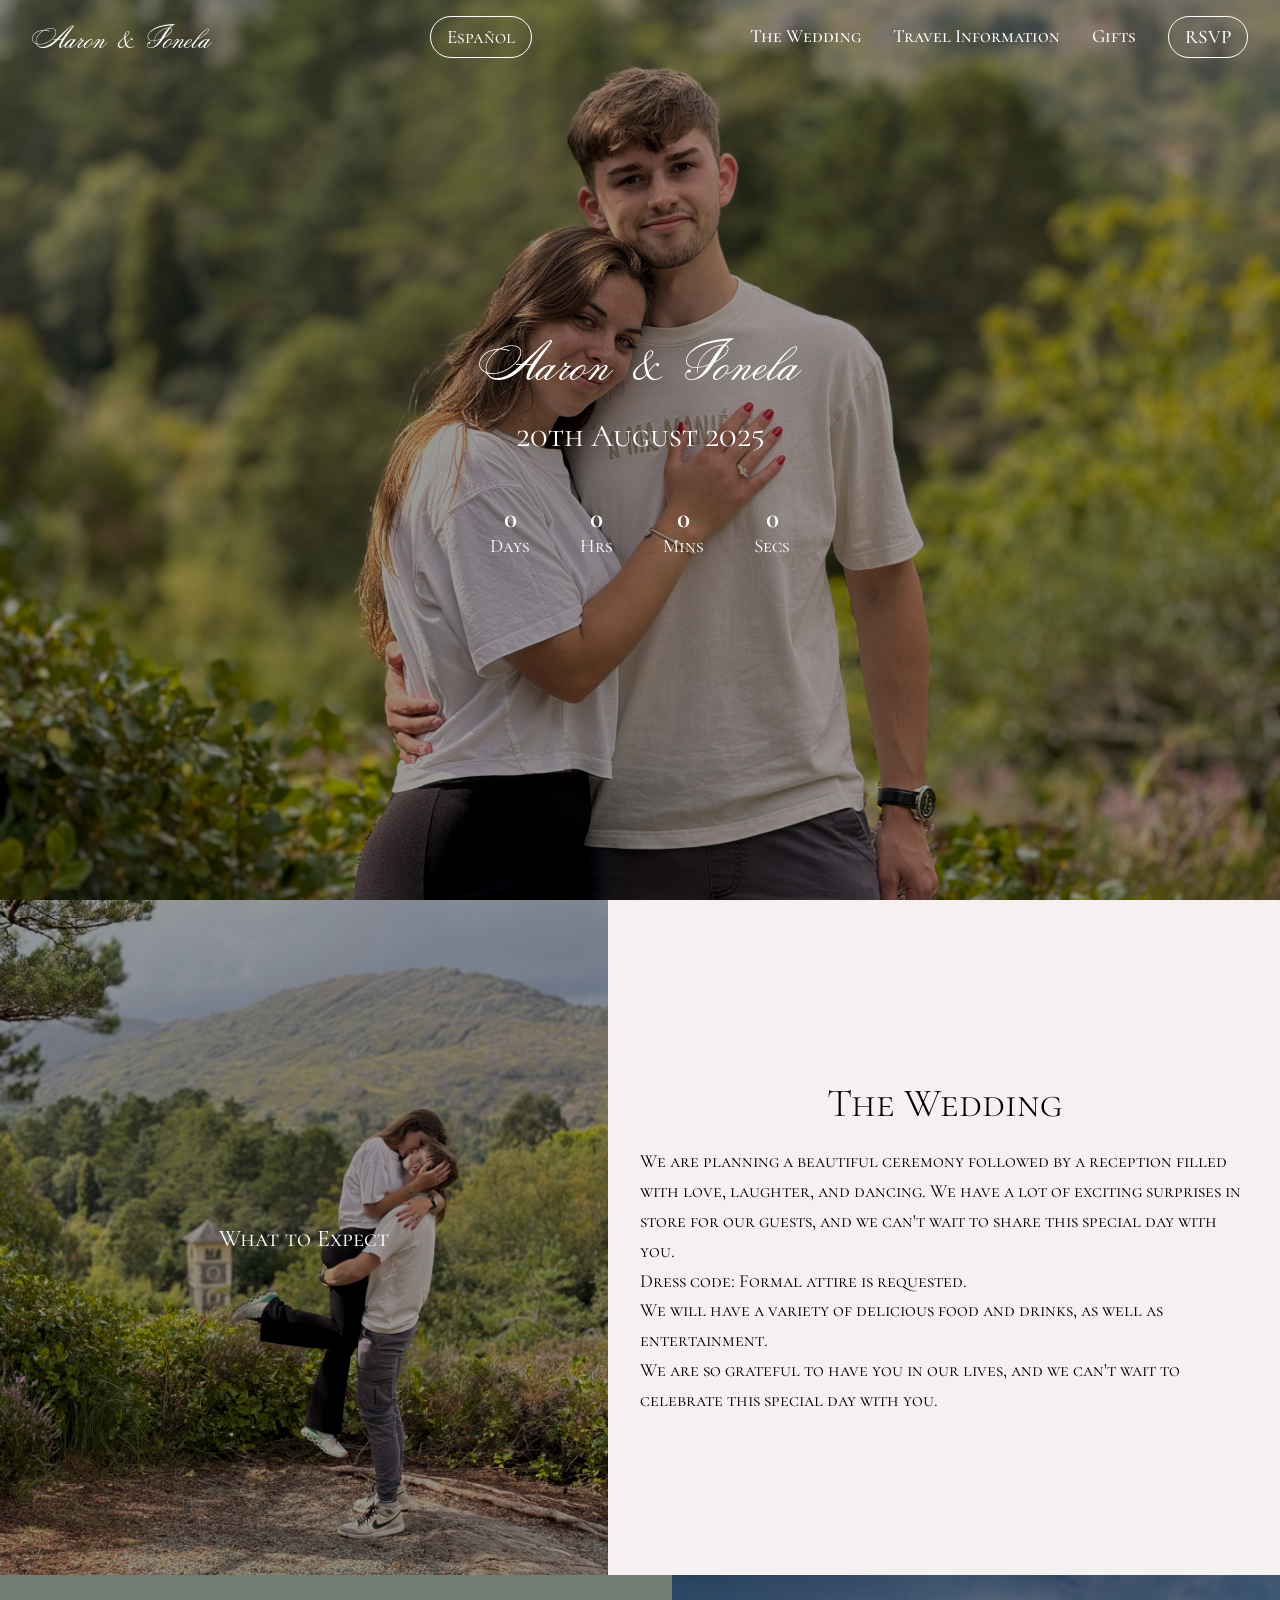
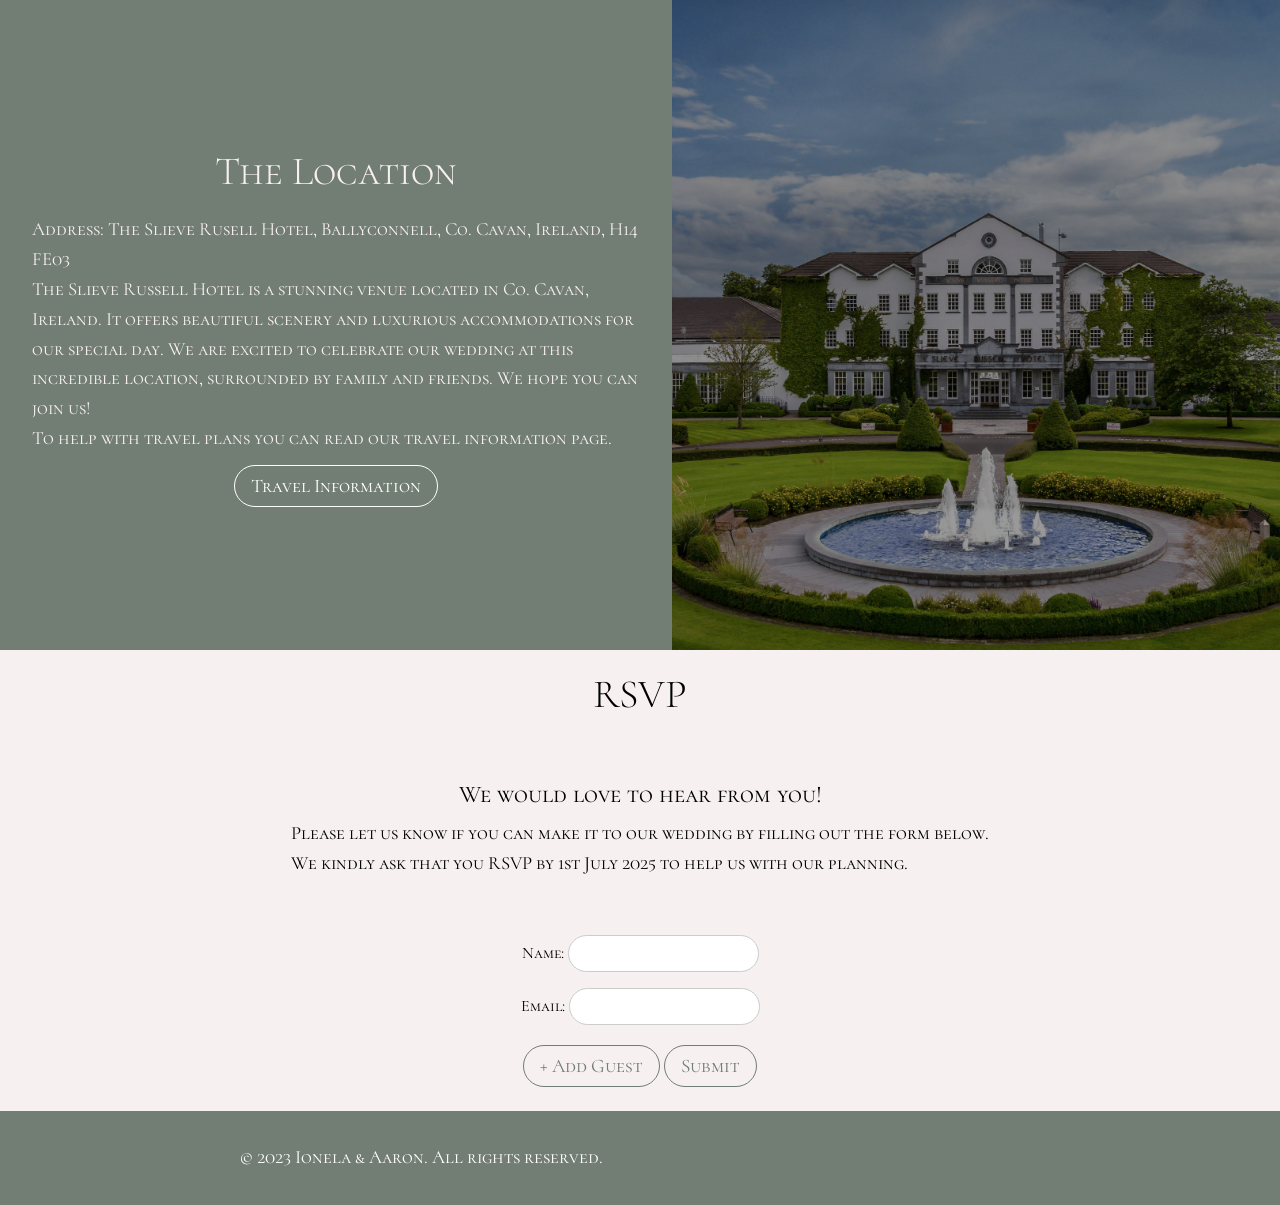
==== index.html @ 7d46f05b "Add files via upload" ====
<!DOCTYPE html>
<html lang="en">
<head>
    <meta charset="UTF-8">
    <meta name="viewport" content="width=device-width, initial-scale=1.0, viewport-fit=cover">
    <title>Ionela & Aaron wedding website</title>
    <link rel="stylesheet" href="style.css">
    <link rel="preconnect" href="https://fonts.googleapis.com">
    
    <!-- Alex Brush --> <link rel="preconnect" href="https://fonts.googleapis.com">
    <!-- Alex Brush --> <link rel="preconnect" href="https://fonts.gstatic.com" crossorigin>
    <!-- Alex Brush --> <link href="https://fonts.googleapis.com/css2?family=Alex+Brush&display=swap" rel="stylesheet">

    <!-- Cormorant SC font --> <link rel="preconnect" href="https://fonts.googleapis.com">
    <!-- Cormorant SC font --> <link rel="preconnect" href="https://fonts.gstatic.com" crossorigin>
    <!-- Cormorant SC font --> <link href="https://fonts.googleapis.com/css2?family=Cormorant+SC:wght@300;400;500;600;700&family=Libre+Baskerville:ital,wght@0,400;0,700;1,400&family=Monsieur+La+Doulaise&display=swap" rel="stylesheet">

    <!-- Forum font --> <link rel="preconnect" href="https://fonts.googleapis.com">
    <!-- Forum font --> <link rel="preconnect" href="https://fonts.gstatic.com" crossorigin>
    <!-- Forum font --> <link href="https://fonts.googleapis.com/css2?family=Forum&display=swap" rel="stylesheet">

</head>

<div id="rsvp-loading">Submitting RSVP...</div>

<body>
    <div id="navbar-container"></div>
  
      

    <!-- English Header -->  
    <header class="header-image lang lang-en active">
        <h1>Aaron & Ionela</h1>
        <h2>20th August 2025</h2>
        <div class="countdown-box">
          <div class="time-box">
            <span class="days">0</span>
            <small>Days</small>
          </div>
          <div class="time-box">
            <span class="hours">0</span>
            <small>Hrs</small>
          </div>
          <div class="time-box">
            <span class="minutes">0</span>
            <small>Mins</small>
          </div>
          <div class="time-box">
            <span class="seconds">0</span>
            <small>Secs</small>
          </div>
        </div>
      </header>
      

    <!-- Spanish Header -->
    <header class="header-image lang lang-es">
        <h1>Aaron & Ionela</h1>
        <h2>20 de Agosto de 2025</h2>
        <div class="countdown-box">
          <div class="time-box">
            <span class="days">0</span>
            <small>Días</small>
          </div>
          <div class="time-box">
            <span class="hours">0</span>
            <small>Hrs</small>
          </div>
          <div class="time-box">
            <span class="minutes">0</span>
            <small>Mins</small>
          </div>
          <div class="time-box">
            <span class="seconds">0</span>
            <small>Segs</small>
          </div>
        </div>
      </header>      

    <main>
        <!-- English Wedding -->
        <div class="wedding lang lang-en active">
            <section class="wedding head" id="index.html#wedding">
                <div class="wedding picture left">
                    <div class="overlay-text">
                        <h3>What to Expect</h3>
                    </div>
                </div>
                <div class="wedding content right">
                    <h2>The Wedding</h2>
                    <p>We are planning a beautiful ceremony followed by a reception filled with love, laughter, and dancing.
                    We have a lot of exciting surprises in store for our guests, and we can't wait to share this special day with you.</p>
                    <p>Dress code: Formal attire is requested.</p>
                    <p>We will have a variety of delicious food and drinks, as well as entertainment.</p>
                    <p>We are so grateful to have you in our lives, and we can't wait to celebrate this special day with you.</p>
                </div>
            </section>
        </div>

        <!-- Spanish Wedding -->
        <div class="wedding lang lang-es">
            <section class="wedding head" id="index.html#wedding">
                <div class="wedding picture left">
                    <div class="overlay-text">
                        <h3>Qué esperar</h3>
                    </div>
                </div>
                <div class="wedding content right">
                    <h2>La Boda</h2>
                    <p>Estamos planeando una hermosa ceremonia seguida de una recepción llena de amor, risas y baile.
                    Tenemos muchas sorpresas emocionantes preparadas para nuestros invitados, y no podemos esperar para compartir este día especial con vosotros.</p>
                    <p>Código de vestimenta: Se solicita vestimenta formal.</p>
                    <p>Tendremos una variedad de comida y bebidas deliciosas, así como entretenimiento.</p>
                    <p>Estamos muy agradecidos de tenerlos en nuestras vidas y no podemos esperar para celebrar este día especial con vosotros.</p>
                </div>
            </section>
        </div>

        <!-- English Location -->
        <div class="location lang lang-en active">
            <section class="location head" id="index.html#location">
                <div class="location picture right">
                    <div class="overlay-text">
                        <h3></h3>
                    </div>
                </div>
                <div class="location content left">  
                    <h2>The Location</h2>
                    <p>
                        Address: The Slieve Rusell Hotel, Ballyconnell, Co. Cavan, Ireland, H14 FE03
                    </p> 
                    <p>The Slieve Russell Hotel is a stunning venue located in Co. Cavan, Ireland. It offers beautiful scenery and luxurious accommodations for our special day.
                    We are excited to celebrate our wedding at this incredible location, surrounded by family and friends.
                    We hope you can join us!</p>
                    <p>To help with travel plans you can read our travel information page.</p>
                    <a href ="travel.html" class="button">Travel Information</a>
                </div>
            </section>
        </div>

        <!-- Spanish Location -->
        <div class="location lang lang-es">
            <section class="location head" id="index.html#location">
                <div class="location picture right">
                    <div class="overlay-text">
                        <h3></h3>
                    </div>
                </div>
                <div class="location content left">  
                    <h2>La Ubicación</h2>
                    <p>
                        Dirección: The Slieve Rusell Hotel, Ballyconnell, Co. Cavan, Irlanda, H14 FE03
                    </p> 
                    <p>The Slieve Russell Hotel es un lugar impresionante ubicado en Co. Cavan, Irlanda. Ofrece hermosos paisajes y lujosos alojamientos para nuestro día especial.
                    Estamos emocionados de celebrar nuestra boda en este increíble lugar, rodeados de familiares y amigos.
                    ¡Esperamos que puedas unirte a nosotros!</p>
                    <p>Para ayudar con los planes de viaje, puedes leer nuestra página de información de viaje.</p>
                    <a href ="travel.html" class="button">Información de Viaje</a>
                </div>
            </section>
        </div>

        <!-- English RSVP -->
        <div class="rsvp lang lang-en active">
            <section class="rsvp head" id="index.html#rsvp">
                <h2>RSVP</h2>
                <div class="rsvp content">
                    <h3>We would love to hear from you!</h3>
                    <p>Please let us know if you can make it to our wedding by filling out the form below.</p>
                    <p>We kindly ask that you RSVP by 1st July 2025 to help us with our planning.</p>
                </div>
                <div class="rsvp form">
                    <form class="rsvp-form">
                        <div id="guest-list">
                          <div class="rsvp-name">
                            <label for="guest-1">Name:</label>
                            <input type="text" id="guest-1" name="guest[]" required>
                          </div>
                        </div>
                      
                        <div class="rsvp-email">
                          <label for="email">Email:</label>
                          <input type="email" id="email" name="email" required>
                        </div>
                      
                        <button type="button" id="add-guest" class="button">+ Add Guest</button>
                        <input type="submit" value="Submit" class="button">
                    </form>
                </div>
            </section>
        </div>

        <!-- Spanish RSVP -->
        <div class="rsvp lang lang-es">
            <section class="rsvp head" id="index.html#rsvp">
                <h2>RSVP</h2>
                <div class="rsvp content">
                    <h3>¡Nos encantaría saber de ti!</h3>
                    <p>Por favor, háznos saber si puedes asistir a nuestra boda llenando el formulario a continuación.</p>
                    <p>Te pedimos amablemente que confirmes tu asistencia antes del 1 de julio de 2025 para ayudarnos con nuestra planificación.</p>
                </div>
                <div class="rsvp form">
                    <form class="rsvp-form">
                        <div id="guest-list">
                          <div class="rsvp-name">
                            <label for="guest-1">Nombre:</label>
                            <input type="text" id="guest-1" name="guest[]" required>
                          </div>
                        </div>
                      
                        <div class="rsvp-email">
                          <label for="email">Correo:</label>
                          <input type="email" id="email" name="email" required>
                        </div>
                      
                        <button type="button" id="add-guest" class="button">+ Add Guest</button>
                        <input type="submit" value="Submit" class="button">
                    </form>
                </div>
            </section>
        </div>
    </main>

    <footer>
        <p>&copy; 2023 Ionela & Aaron. All rights reserved.</p>
    </footer>
    
    <script src="assets/js/main.js" defer></script>


    <script>
        const guestList = document.getElementById('guest-list');
        const addGuestBtn = document.getElementById('add-guest');
        let guestCount = 1;
      
        addGuestBtn.addEventListener('click', () => {
          guestCount++;
      
          const guestDiv = document.createElement('div');
          guestDiv.classList.add('rsvp-name');
      
          const label = document.createElement('label');
          label.setAttribute('for', `guest-${guestCount}`);
          label.textContent = `Name ${guestCount}:`;
      
          const input = document.createElement('input');
          input.type = 'text';
          input.id = `guest-${guestCount}`;
          input.name = 'guest[]';
          input.required = true;
      
          guestDiv.appendChild(label);
          guestDiv.appendChild(input);
          guestList.appendChild(guestDiv);
        });
      </script>
      
            
</body>

</html>
---- style.css ----
.alex-brush-regular {
  font-family: "Alex Brush", cursive;
  font-weight: 400;
  font-style: normal;
}
  
  .cormorant-sc-light {
    font-family: "Cormorant SC", serif;
    font-weight: 300;
    font-style: normal;
  }
  
  .cormorant-sc-regular {
    font-family: "Cormorant SC", serif;
    font-weight: 400;
    font-style: normal;
  }
  
  .cormorant-sc-medium {
    font-family: "Cormorant SC", serif;
    font-weight: 500;
    font-style: normal;
  }
  
  .cormorant-sc-semibold {
    font-family: "Cormorant SC", serif;
    font-weight: 600;
    font-style: normal;
  }
  
  .cormorant-sc-bold {
    font-family: "Cormorant SC", serif;
    font-weight: 700;
    font-style: normal;
  }

  .forum-regular {
    font-family: "Forum", serif;
    font-weight: 400;
    font-style: normal;
  }
  
  @font-face {
    font-family: 'Citadel Script';
    src: url(assets/Fonts/CitadelScriptStd.otf);
    font-weight: normal;
    font-style: normal;
  }



* {
    margin: 0;
    padding: 0;
    box-sizing: border-box;
  }

body {
  margin: 0;
  background-color: #F6F0F0;
  padding: 0;
  overflow-x: hidden;
  padding-top: env(safe-area-inset-top);
  padding-left: env(safe-area-inset-left);
  padding-right: env(safe-area-inset-right);
  padding-bottom: env(safe-area-inset-bottom);
}

body, html {
    font-family: serif;
    margin: 0;
    padding: 0;
    scroll-behavior: smooth;
    height: 100%;
}

h1 {
    font-family: "Citadel Script", cursive;
    font-weight: 400;
    font-style: normal;
    font-size: 3.5rem;
}

h2 {
    font-family: "Cormorant SC", serif;
    font-weight: 200;
    font-style: normal;
    font-size: 2.5rem;
    margin: 20px;
}

h3 {
    font-family: "Cormorant SC", serif;
    font-weight: 400;
    font-style: normal;
    margin: 10px;
    font-size: 1.5rem;
}

p {
    font-family: "Cormorant SC", serif;
    font-weight: 400;
    font-style: normal;
    font-size: 14pt;
    max-width: 800px;
    text-align: left;
    margin: 0 auto;
    line-height: 1.6;
}

li {
    font-family: "Cormorant SC", serif;
    font-weight: 400;
    font-style: normal;
    font-size: 14pt;
    max-width: 800px;
    text-align: left;
    margin: 0 auto;
    line-height: 1.6;
}

ul {
  list-style: none;
}

a {
    text-decoration: none;
    color: inherit;
}

.header-image h2 {
  font-family: "Cormorant SC", serif;
  font-weight: 400;
  font-style: normal;
  font-size: 2rem;
}

.header-image {
    background-image: url('assets/images/header2.jpg');
    background-size: cover;
    background-position: center;
    background-repeat: no-repeat;
    height: 100vh;
    color: white;
    display: flex;
    flex-direction: column;
    justify-content: center;
    align-items: center;
    text-align: center;
    position: relative;
    padding-top: calc(1rem + env(safe-area-inset-top));
}

/* Overlay using ::before */
.header-image::before {
  content: "";
  position: absolute;
  top: 0;
  left: 0;
  width: 100%;
  height: 100%;
  background-color: rgba(0, 0, 0, 0.4); /* black with 30% opacity */
  z-index: 0; /* behind text */
}

/* Make sure header content is above the overlay */
.header-image > * {
  position: relative;
  z-index: 1;
}

@media (max-width: 800px) {
    .header-image {
      background-image: url('assets/images/header.jpg');

    }
  }
  

  /* Language selection */
  .lang {
    opacity: 0;
    transition: opacity 0.5s ease;
    display: none;
  }
  
  .lang.active {
    display: block;
    opacity: 1;
  }

  section.lang.active, div.lang.active {
    display: flex;
    flex-direction: column;
}

body:not(.js-enabled) .lang-es {
  display: none !important;
}

body:not(.js-enabled) .lang-en {
  display: flex !important;
}

  #lang-transition-overlay {
    position: fixed;
    top: 0;
    left: 0;
    width: 100vw;
    height: 100vh;
    opacity: 0;
    pointer-events: none;
    z-index: 9999;
    transition: opacity 0.5s ease;
    backdrop-filter: blur(10px);
    background-color: rgba(255, 255, 255, 0.15);
  }

  #lang-transition-overlay.active {
    opacity: 1;
    pointer-events: all;
  }

  button#lang-toggle {
    padding: 0.5rem 1rem;
    background-color: transparent;
    border: 1px solid white;
    color: white;
    font-size: 1.2rem;
    cursor: pointer;
    transition: background-color 0.3s ease;
  }
  
  button#lang-toggle:hover {
    background-color: rgba(255, 255, 255, 0.2);
  }
  


  /* Navbar container */
  .navbar {
    display: flex;
    justify-content: space-between;
    align-items: center;
    padding: 1rem 2rem;
    position: fixed;
    top: 0;
    width: 100%;
    z-index: 1000;
    background-color: transparent;
    transition: background-color 0.3s ease, backdrop-filter 0.3s ease;
    color: white;
  }

  .navbar.scrolled {
    background-color: rgba(255, 255, 255, 0.25);
    backdrop-filter: blur(10px);
    -webkit-backdrop-filter: blur(10px);
    color: #fff;
    box-shadow: 0 4px 10px rgba(0, 0, 0, 0.05);
  }

  .navbar.scrolled .nav-links li a {
    color: #fff;
  }
  
  .navbar .nav-links li a {
    transition: color 0.3s ease;
  }
  
  
  
  /* Logo */
  .nav-logo {
    font-size: 2rem;
    font-family: "Citadel Script", serif;
    mix-blend-mode: difference;
  }

  .nav-right {
    display: flex;
    align-items: center;
    gap: 1.5rem;
  }

  .nav-links-wrapper {
    display: flex;
    align-items: center;
  }
  
  /* Navigation links */
  .nav-links {
    list-style: none;
    display: flex;
    gap: 2rem;
    text-align: center;
    font-family: "Cormorant SC", serif;
    font-size: 1.5rem;
    align-items: center;
    justify-content: flex-end;
  }

  .nav-links.active {
    transform: translateX(0);
  }
  
  .nav-links li a {
    color: white;
    text-decoration: none;
    font-weight: 500;
    transition: color 0.3s ease;
  }
  
  .nav-links li a:hover {
    color: #727D73;
  }
  /* Hamburger styles */
  .hamburger {
    display: none;
    font-size: 2rem;
    cursor: pointer;
  }

  .close-menu {
    display: none;
    position: absolute;
    top: 30px;
    right: 30px;
    font-size: 2rem;
    color: #fff;
    cursor: pointer;
    z-index: 1001;
    font-family: sans-serif;
    font-weight: 400;
  }
  
  
  .close-menu:hover {
    color: #727D73;
  }
  
  /* Responsive - mobile */
  @media (max-width: 800px) {
    .hamburger {
      display: block;
    }
  
    .nav-links {
      flex-direction: column;
      justify-content: center;
      align-items: center;
      gap: 2rem;
      background-color: #AAB99A;
      position: fixed;
      top: 0;
      left: 0;
      width: 100%;
      height: 100vh;
      z-index: 999;
      transform: translateX(100%);
      transition: transform 0.5s ease-in-out;
    }
    
    .nav-links.active {
      transform: translateX(0);
    }
    

    .nav-links li a {
      font-size: 1.5rem;
      color: white;
      text-decoration: none;
      font-weight: 500;
    }

    .nav-links li a:hover {
      color: #727D73;
    }

    h3 {
        text-align: center;
    }
    
    .close-menu {
      display: block;
    }
  }
  


  .countdown-box {
    display: flex;
    justify-content: center;
    gap: 20px; /* spacing between boxes */
    margin: 20px 0;
    opacity: 0;
    transform: translateY(10px);
    transition: opacity 1s ease, transform 1s ease;
  }

  .countdown-box.visible {
    opacity: 1;
    transform: translateY(0);
  }

.time-box {
  text-align: center;
  background-color: rgba(255, 255, 255, 0.0);
  padding: 10px 15px;
  border-radius: 8px;
  font-size: 1.2rem;
}

.time-box span {
  display: block;
  font-size: 1.5rem;
  font-weight: bold;
  color: #fff;
  font-family: 'Cormorant SC', serif; /* or your preferred font */
}

.time-box small {
  font-size: 1.2rem;
  color: #fff;
  font-family: 'Cormorant SC', serif;
}

.header-link {
  padding-top: 40px;
}

.button {
  font-family: "Cormorant SC", serif;
  font-weight: 400;
  font-style: normal;
  font-size: 1.2rem;
  background-color: transparent;
  color: #fff;
  align-items: center;
  text-decoration: none;
  border: 1px solid #fff;
  padding: 0.5rem 1rem;
  border-radius: 30px;
  cursor: pointer;
  transition: background-color 0.3s ease;
}

.button:hover {
  background-color: rgba(255, 255, 255, 0.2);
  color: #fff;
  transition: all 0.3s ease-in-out;
}

section {
    width: 100%;
  }


.head {
  text-align: center;
  display: flex;
  flex-direction: row;
  align-items: center;
  gap: 0rem;
  width: 100%;
}

.picture {
  flex: 1;
  position: relative;
  background-size: cover;
  background-position: center;
  background-repeat: no-repeat;
  background-color: rgba(0, 0, 0, 0.4); /* fallback color */
  height: 75vh;
}

.picture::before {
  content: "";
  position: absolute;
  top: 0;
  left: 0;
  width: 100%;
  height: 100%;
  background-color: rgba(0, 0, 0, 0.4);
  z-index: 0;
}

.content {
  flex: 1;
  flex-direction: column;
  justify-content: center;
  align-items: center;
  padding: 2rem;
  text-align: center;
}

.overlay-text {
  position: absolute;
  top: 50%;
  left: 50%;
  transform: translate(-50%, -50%); /* center the text */
  color: white;
  text-align: center;
  padding: 1rem;
  background-color: rgba(0, 0, 0, 0.0); /* optional dark overlay behind text */
  border-radius: 10px;
  font-size: 1.5rem;
}

.left {
  order: 1;
}

.right {
  order: 2;
}

@media (max-width: 800px) {
  .head {
    flex-direction: column;
    text-align: center;
    height: auto;
  }
    
  .picture {
    width: 100%;
    background-size: cover;
    background-position: center;
    background-repeat: no-repeat;
    min-height: 300px;
  }
    
  .content {
    padding: 2.2rem;
   }

  .left {
    order: 1;
  }

  .right {
      order: 1;
  }
  .content {
    order: 2;
  }
 }



/* LOCATION CONTENT */  
  .location .head {
    background-color: #727D73;
    color: #F6F0F0;
  }


  .location .picture {
    background-image: url("assets/images/location.jpg");
  }

  .location .content p:last-of-type {
    margin-bottom: 20px;
  } /* Added to select the last paragraph in the location content as the <p> tag above it has margin: 0 auto; in your CSS (style.css, line 104), which removes its bottom margin entirely. */


   
/* WEDDING CONTENT */

  .wedding .picture {
    background-image: url('assets/images/wedding.jpg');
  }   



/* RSVP CONTENT */

.rsvp .head {
  flex-direction: column;
}

.form {
    width: 100%;
    max-width: 500px;
    order: 2;
    display: flex;
    flex-direction: row;
    justify-content: center;
    align-items: center;
    padding: 1.5rem;
  }

  .rsvp-name {
    margin-bottom: 1rem;
  }

  #rsvp-loading {
    position: fixed;
    top: 50%;
    left: 50%;
    transform: translate(-50%, -50%);
    background: rgba(255, 255, 255, 0.9);
    padding: 1rem 2rem;
    border-radius: 8px;
    font-family: "Cormorant SC", serif;
    font-size: 1.2rem;
    box-shadow: 0 0 10px rgba(0, 0, 0, 0.15);
    z-index: 9999;
    display: none;
  }

input {
    padding: 10px;
    border: 1px solid #ccc;
    border-radius: 25px;
  }

  label {
    font-family: "Cormorant SC", serif;
    font-weight: 400;
    font-style: normal;
  }

  form > .button {
    margin-top: 20px;
    color: #727D73;
    border: 1px solid #727D73;
  }

  form > .button:hover {
    background-color: #727D73;
    color: #fff;
    transition: all 0.3s ease-in-out;
    border: 1px solid #fff;
  }

  footer {
    background-color: #727D73;
    color: white;
    text-align: center;
    padding: 2rem;
    font-family: "Cormorant SC", serif;
  }




/* TRAVEL HEADER */
  .travel .header-image {
    background-image: url('assets/images/header-travel-desktop.jpg');
}

@media (max-width: 800px) {
    .travel .header-image {
      background-image: url('assets/images/header-travel-mobile.jpg');
    }
  }

/* TRAVEL CONTENT */
.travel-info .head {
  flex-direction: column;
}

.accomodation .button {
  margin-top: 20px;
  color: #727D73;
  border: 1px solid #727D73;
}

.accomodation .button:hover {
  background-color: #727D73;
  color: #fff;
  transition: all 0.3s ease-in-out;
  border: 1px solid #fff;
}

/* DUBLIN CONTENT */
.dublin .head {
  background-color: #727D73;
  color: #F6F0F0;
}

  .dublin .picture {
    background-image: url('assets/images/dublin.jpg');
  }

/* WEST COAST CONTENT */
  .west .picture {
    background-image: url('assets/images/westcoast.jpg');
  }
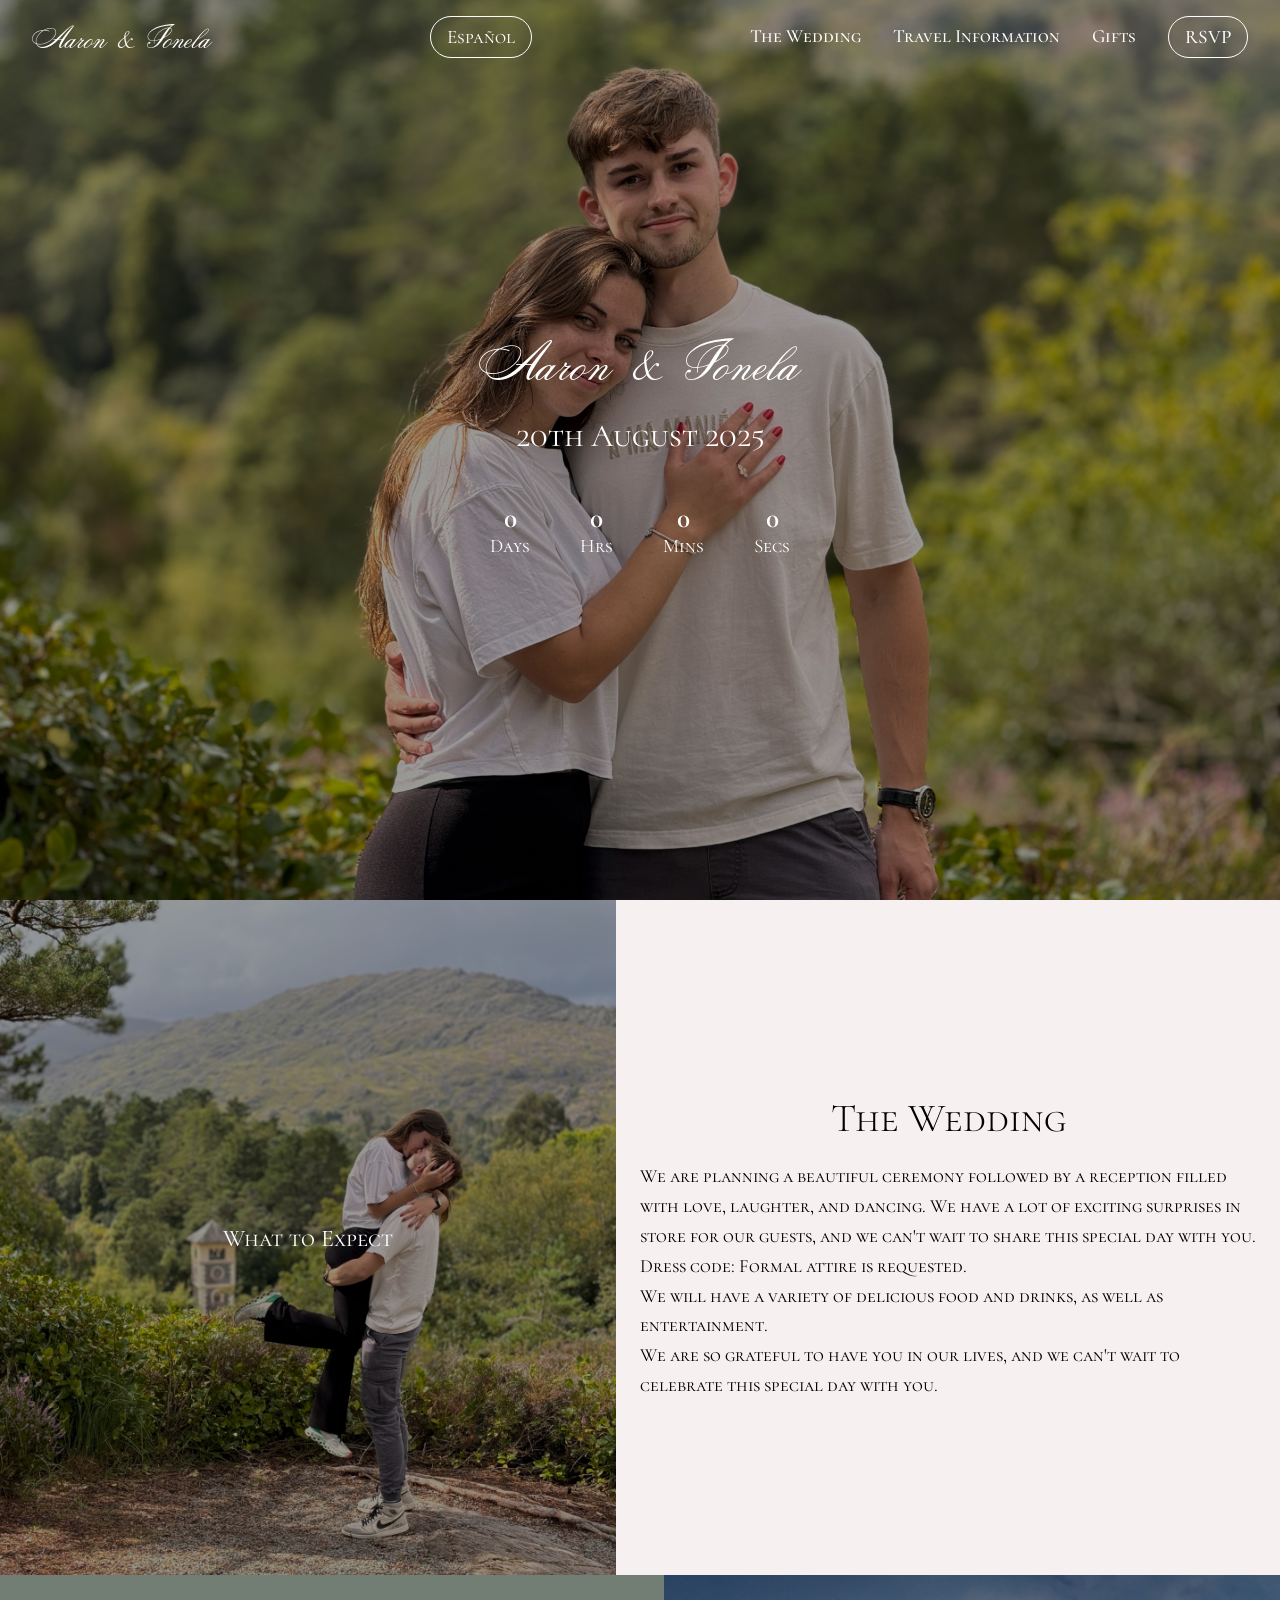
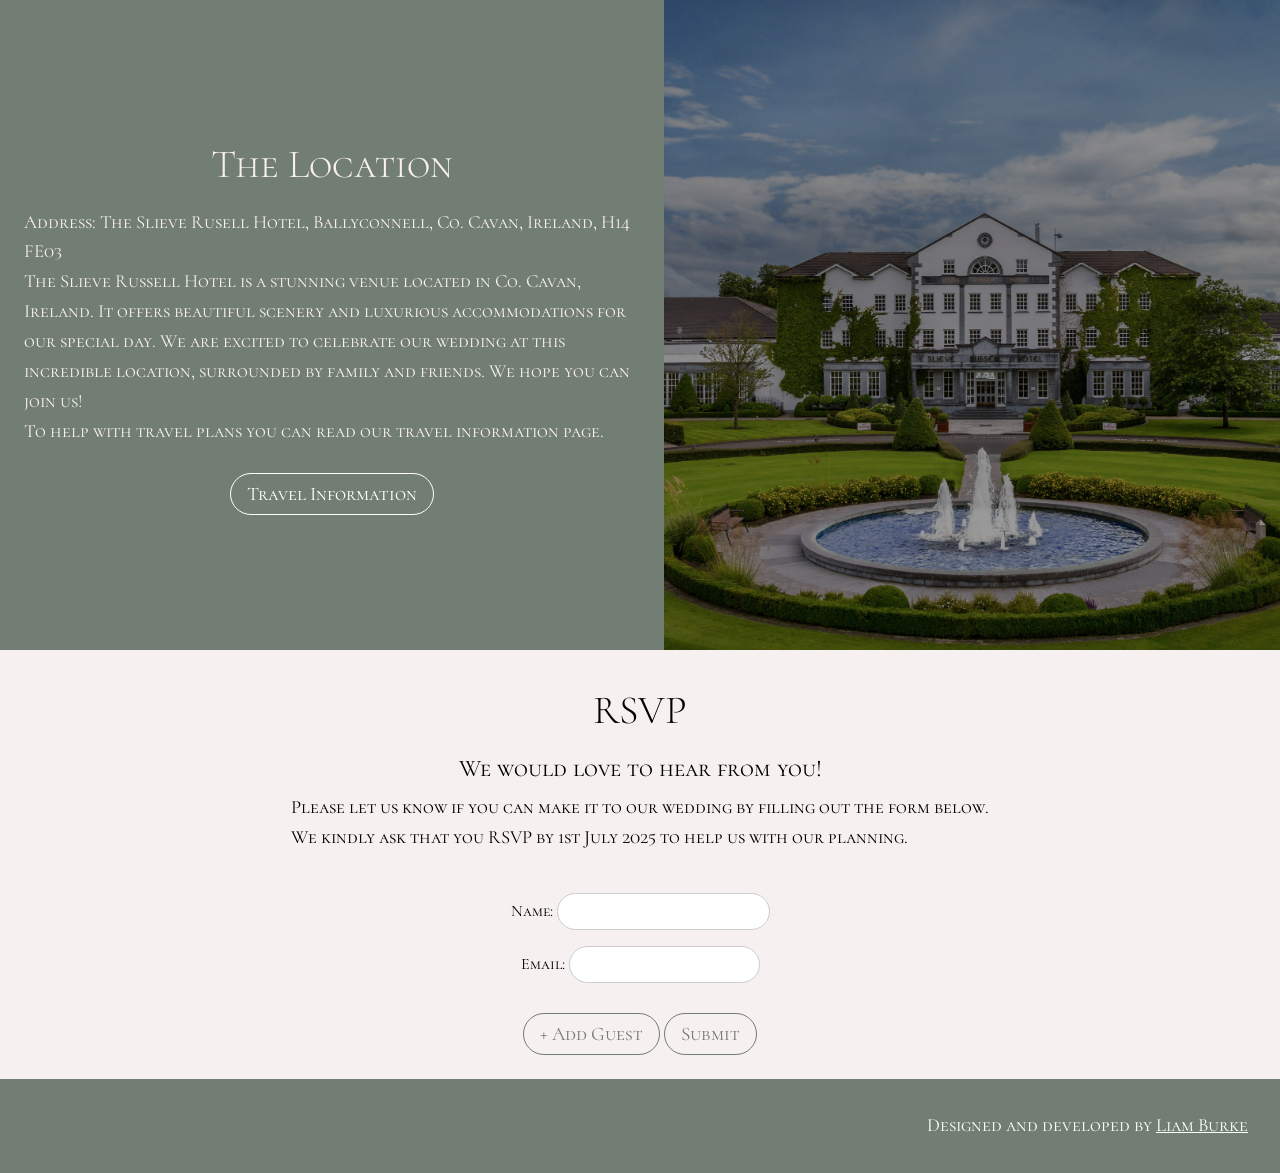
==== commit 09c27106: "Add files via upload" ====
--- a/index.html
+++ b/index.html
@@ -25,8 +25,6 @@
 
 <body>
     <div id="navbar-container"></div>
-  
-      
 
     <!-- English Header -->  
     <header class="header-image lang lang-en active">
@@ -163,8 +161,8 @@
         <!-- English RSVP -->
         <div class="rsvp lang lang-en active">
             <section class="rsvp head" id="index.html#rsvp">
-                <h2>RSVP</h2>
                 <div class="rsvp content">
+                  <h2>RSVP</h2>
                     <h3>We would love to hear from you!</h3>
                     <p>Please let us know if you can make it to our wedding by filling out the form below.</p>
                     <p>We kindly ask that you RSVP by 1st July 2025 to help us with our planning.</p>
@@ -193,8 +191,8 @@
         <!-- Spanish RSVP -->
         <div class="rsvp lang lang-es">
             <section class="rsvp head" id="index.html#rsvp">
-                <h2>RSVP</h2>
                 <div class="rsvp content">
+                  <h2>RSVP</h2>
                     <h3>¡Nos encantaría saber de ti!</h3>
                     <p>Por favor, háznos saber si puedes asistir a nuestra boda llenando el formulario a continuación.</p>
                     <p>Te pedimos amablemente que confirmes tu asistencia antes del 1 de julio de 2025 para ayudarnos con nuestra planificación.</p>
@@ -221,39 +219,63 @@
         </div>
     </main>
 
-    <footer>
-        <p>&copy; 2023 Ionela & Aaron. All rights reserved.</p>
+    <footer class="lang lang-en active">
+        <p>Designed and developed by <a href="mailto:liamburkeblue@gmail.com">Liam Burke</a></p>
     </footer>
+
+    <footer class="lang lang-es">
+      <p>Diseñado y desarrollado por <a href="mailto:liamburkeblue@gmail.com">Liam Burke</a></p>
+  </footer>
     
     <script src="assets/js/main.js" defer></script>
 
 
     <script>
-        const guestList = document.getElementById('guest-list');
-        const addGuestBtn = document.getElementById('add-guest');
+      document.addEventListener('DOMContentLoaded', () => {
         let guestCount = 1;
       
-        addGuestBtn.addEventListener('click', () => {
-          guestCount++;
-      
-          const guestDiv = document.createElement('div');
-          guestDiv.classList.add('rsvp-name');
-      
-          const label = document.createElement('label');
-          label.setAttribute('for', `guest-${guestCount}`);
-          label.textContent = `Name ${guestCount}:`;
-      
-          const input = document.createElement('input');
-          input.type = 'text';
-          input.id = `guest-${guestCount}`;
-          input.name = 'guest[]';
-          input.required = true;
-      
-          guestDiv.appendChild(label);
-          guestDiv.appendChild(input);
-          guestList.appendChild(guestDiv);
+        document.addEventListener('click', (e) => {
+          const addGuestBtn = document.querySelector('.lang.active #add-guest');
+      
+          if (e.target === addGuestBtn) {
+            guestCount++;
+      
+            // Find the guest list inside the active language
+            const guestList = document.querySelector('.lang.active #guest-list');
+      
+            const guestDiv = document.createElement('div');
+            guestDiv.classList.add('rsvp-name');
+      
+            const label = document.createElement('label');
+            label.setAttribute('for', `guest-${guestCount}`);
+            
+            // Change label text depending on language
+            const isSpanish = document.querySelector('.lang-es.active');
+            label.textContent = isSpanish ? `Nombre ${guestCount}:` : `Name ${guestCount}:`;
+      
+            const input = document.createElement('input');
+            input.type = 'text';
+            input.id = `guest-${guestCount}`;
+            input.name = 'guest[]';
+      
+            // Create remove button
+            const removeBtn = document.createElement('button');
+            removeBtn.type = 'button';
+            removeBtn.textContent = '❌';
+            removeBtn.classList.add('remove-guest-btn');
+            removeBtn.addEventListener('click', () => {
+              guestDiv.remove();
+            });
+      
+            guestDiv.appendChild(label);
+            guestDiv.appendChild(input);
+            guestDiv.appendChild(removeBtn);
+            guestList.appendChild(guestDiv);
+          }
         });
+      });
       </script>
+          
       
             
 </body>
--- a/style.css
+++ b/style.css
@@ -451,6 +451,19 @@
   transition: all 0.3s ease-in-out;
 }
 
+.button.dark {
+  margin-top: 30px;
+  color: #727D73;
+  border: 1px solid #727D73;
+}
+
+.button.dark:hover {
+  background-color: #727D73;
+  color: #fff;
+  transition: all 0.3s ease-in-out;
+  border: 1px solid #fff;
+}
+
 section {
     width: 100%;
   }
@@ -491,7 +504,7 @@
   flex-direction: column;
   justify-content: center;
   align-items: center;
-  padding: 2rem;
+  padding: 1rem 1.5rem 1rem 1.5rem;
   text-align: center;
 }
 
@@ -561,7 +574,7 @@
   }
 
   .location .content p:last-of-type {
-    margin-bottom: 20px;
+    margin-bottom: 35px;
   } /* Added to select the last paragraph in the location content as the <p> tag above it has margin: 0 auto; in your CSS (style.css, line 104), which removes its bottom margin entirely. */
 
 
@@ -592,8 +605,13 @@
   }
 
   .rsvp-name {
+    position: relative;
     margin-bottom: 1rem;
   }
+
+  .rsvp-name input {
+    padding-right: 2rem; /* Make space for the X */
+  }  
 
   #rsvp-loading {
     position: fixed;
@@ -623,7 +641,7 @@
   }
 
   form > .button {
-    margin-top: 20px;
+    margin-top: 30px;
     color: #727D73;
     border: 1px solid #727D73;
   }
@@ -635,13 +653,22 @@
     border: 1px solid #fff;
   }
 
-  footer {
-    background-color: #727D73;
-    color: white;
-    text-align: center;
-    padding: 2rem;
-    font-family: "Cormorant SC", serif;
-  }
+  .remove-guest-btn {
+    position: absolute;
+    top: 50%;
+    right: 0.5rem;
+    transform: translateY(-50%);
+    background: none;
+    border: none;
+    color: #727d73;
+    font-size: 1rem;
+    cursor: pointer;
+    padding: 0;
+  }
+  
+  .remove-guest-btn:hover {
+    color: #727D73;
+  }  
 
 
 
@@ -660,19 +687,6 @@
 /* TRAVEL CONTENT */
 .travel-info .head {
   flex-direction: column;
-}
-
-.accomodation .button {
-  margin-top: 20px;
-  color: #727D73;
-  border: 1px solid #727D73;
-}
-
-.accomodation .button:hover {
-  background-color: #727D73;
-  color: #fff;
-  transition: all 0.3s ease-in-out;
-  border: 1px solid #fff;
 }
 
 /* DUBLIN CONTENT */
@@ -688,4 +702,43 @@
 /* WEST COAST CONTENT */
   .west .picture {
     background-image: url('assets/images/westcoast.jpg');
+  }
+
+/* GIFT REGISTRY */
+  .gifts .header-image {
+    background-image: url('assets/images/gifts-header.jpg');
+    height: 50vh;
+    background-size: cover;
+    background-position: 50% 25%;
+    background-repeat: no-repeat;
+  }
+
+  .gifts p:last-of-type {
+    margin-bottom: 35px;
+  }
+
+  .gifts.content li {
+    margin-bottom: 20px;
+  }
+
+
+/* FOOTER */
+
+  footer {
+    background-color: #727D73;
+    color: white;
+    text-align: right;
+    padding: 2rem;
+    font-family: "Cormorant SC", serif;
+  }
+
+  footer p {
+    margin-left: auto;
+    margin-right: 0;
+    width: fit-content;
+  }
+
+  footer p a {
+    color: #fff;
+    text-decoration: underline;
   }
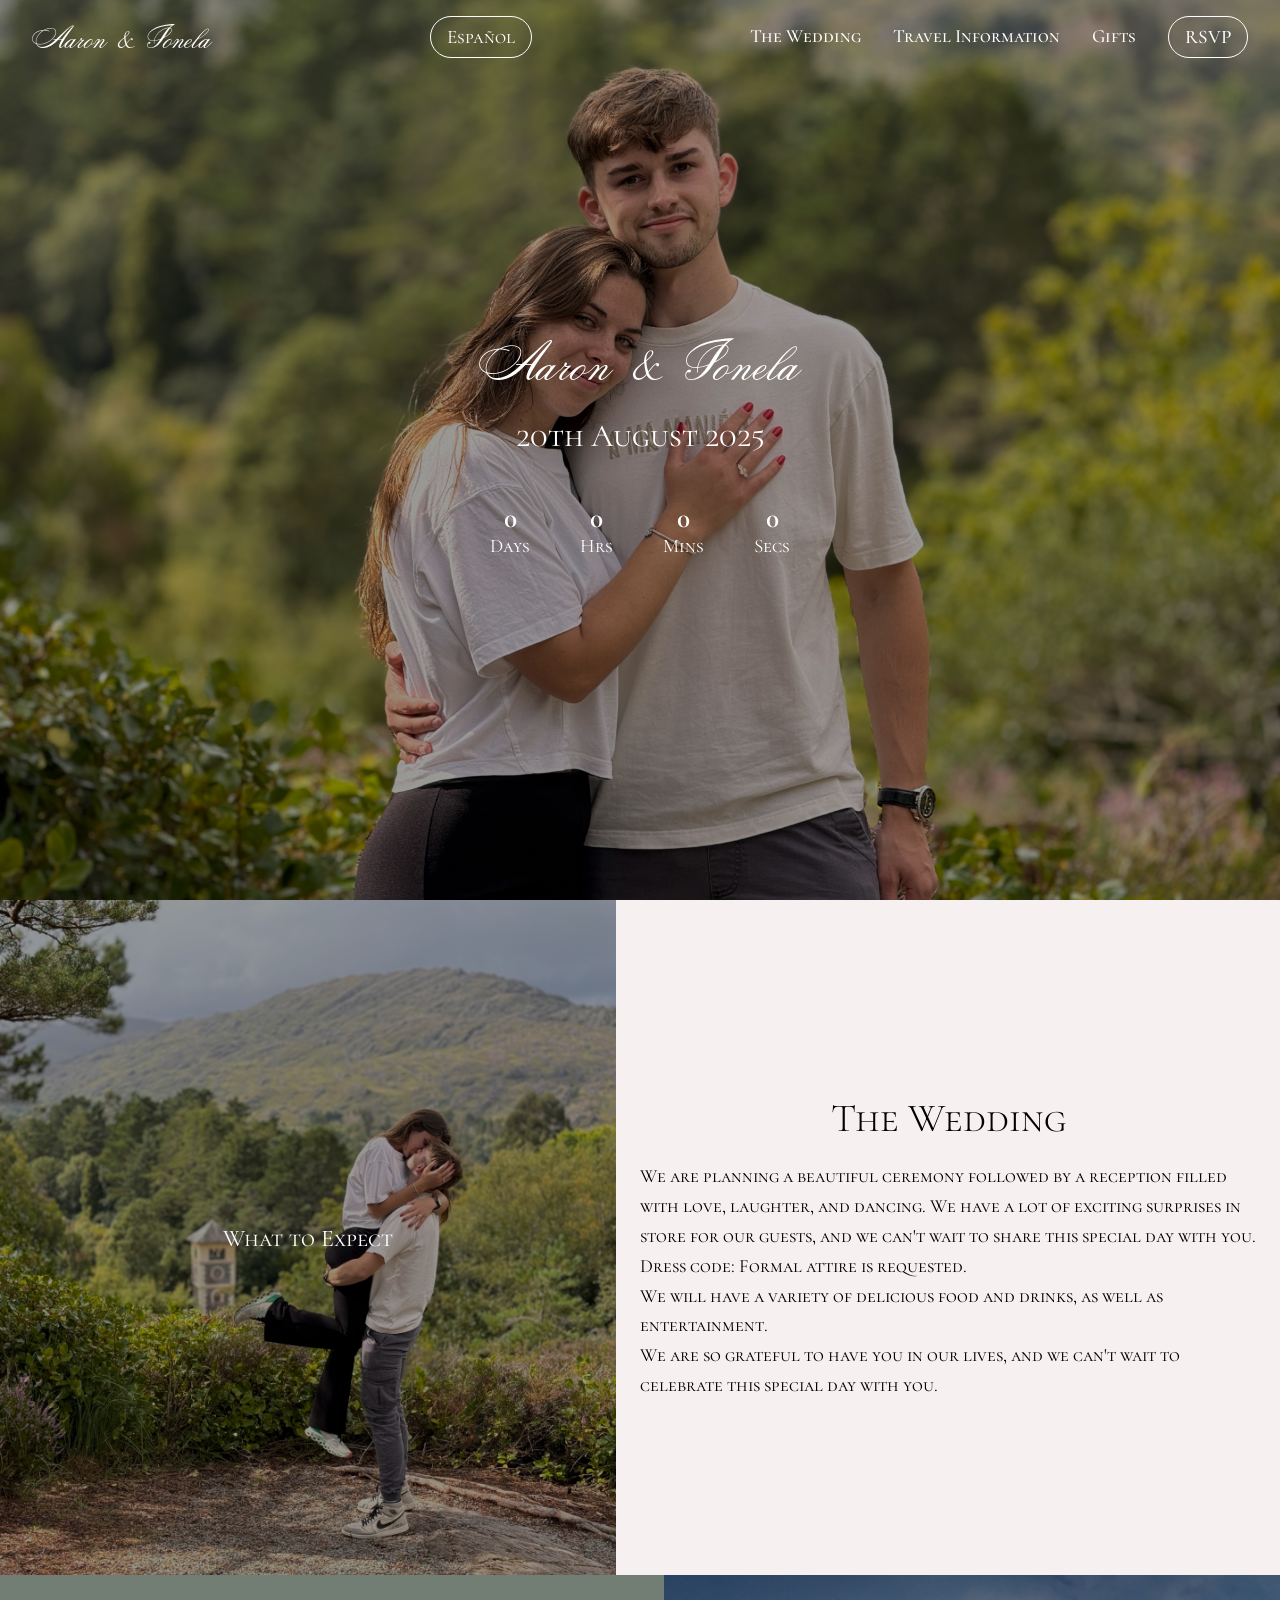
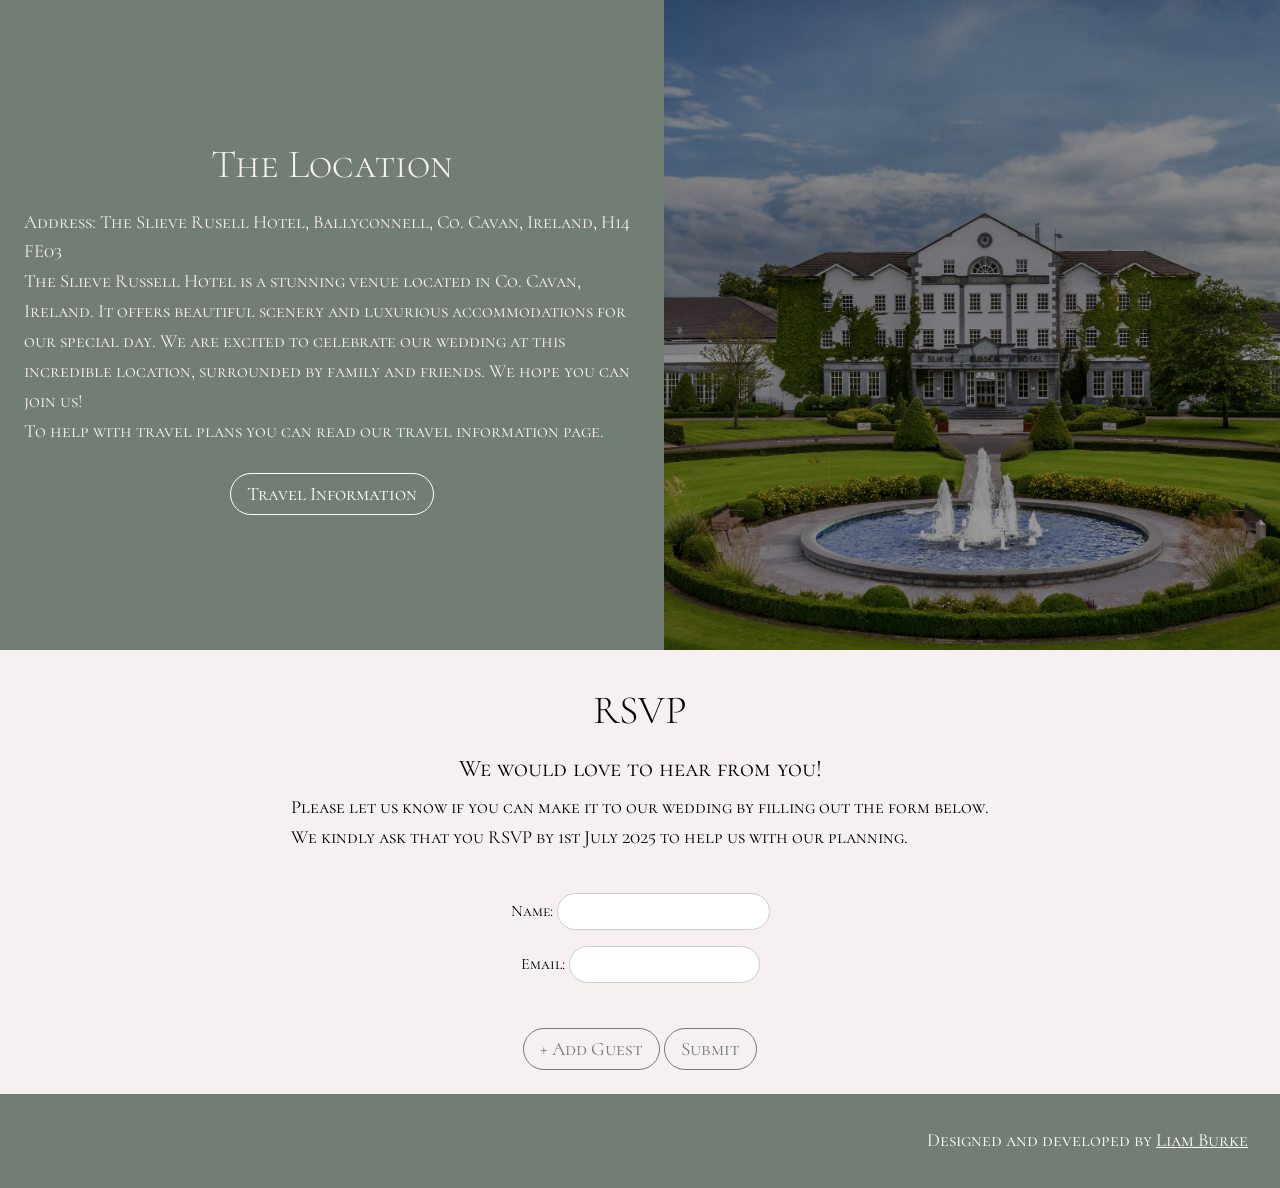
==== commit 276c7b23: "Add files via upload" ====
--- a/index.html
+++ b/index.html
@@ -160,7 +160,7 @@
 
         <!-- English RSVP -->
         <div class="rsvp lang lang-en active">
-            <section class="rsvp head" id="index.html#rsvp">
+            <section class="rsvp head" id="rsvp">
                 <div class="rsvp content">
                   <h2>RSVP</h2>
                     <h3>We would love to hear from you!</h3>
@@ -180,7 +180,10 @@
                           <label for="email">Email:</label>
                           <input type="email" id="email" name="email" required>
                         </div>
-                      
+
+                        <div class="g-recaptcha" data-sitekey="6LewaigrAAAAACXrVnbTjTTsQIXcpDh46aGv2ocp
+                        "></div>
+
                         <button type="button" id="add-guest" class="button">+ Add Guest</button>
                         <input type="submit" value="Submit" class="button">
                     </form>
@@ -190,7 +193,7 @@
 
         <!-- Spanish RSVP -->
         <div class="rsvp lang lang-es">
-            <section class="rsvp head" id="index.html#rsvp">
+            <section class="rsvp head" id="rsvp">
                 <div class="rsvp content">
                   <h2>RSVP</h2>
                     <h3>¡Nos encantaría saber de ti!</h3>
@@ -210,6 +213,10 @@
                           <label for="email">Correo:</label>
                           <input type="email" id="email" name="email" required>
                         </div>
+
+                        <div class="g-recaptcha" data-sitekey="6LewaigrAAAAACXrVnbTjTTsQIXcpDh46aGv2ocp
+                        "></div>
+
                       
                         <button type="button" id="add-guest" class="button">+ Add Guest</button>
                         <input type="submit" value="Submit" class="button">
@@ -275,7 +282,9 @@
         });
       });
       </script>
-          
+      
+      <script src="https://www.google.com/recaptcha/api.js" async defer></script>
+
       
             
 </body>
--- a/style.css
+++ b/style.css
@@ -689,6 +689,10 @@
   flex-direction: column;
 }
 
+.button-container {
+  margin: 30px 0;
+}
+
 /* DUBLIN CONTENT */
 .dublin .head {
   background-color: #727D73;
@@ -741,4 +745,13 @@
   footer p a {
     color: #fff;
     text-decoration: underline;
+  }
+
+  
+  /* GOOGLE RECAPTCHA */
+  .g-recaptcha {
+    margin: 15px 0 0 0;
+    display: flex;
+    justify-content: center;
+    align-items: center;
   }
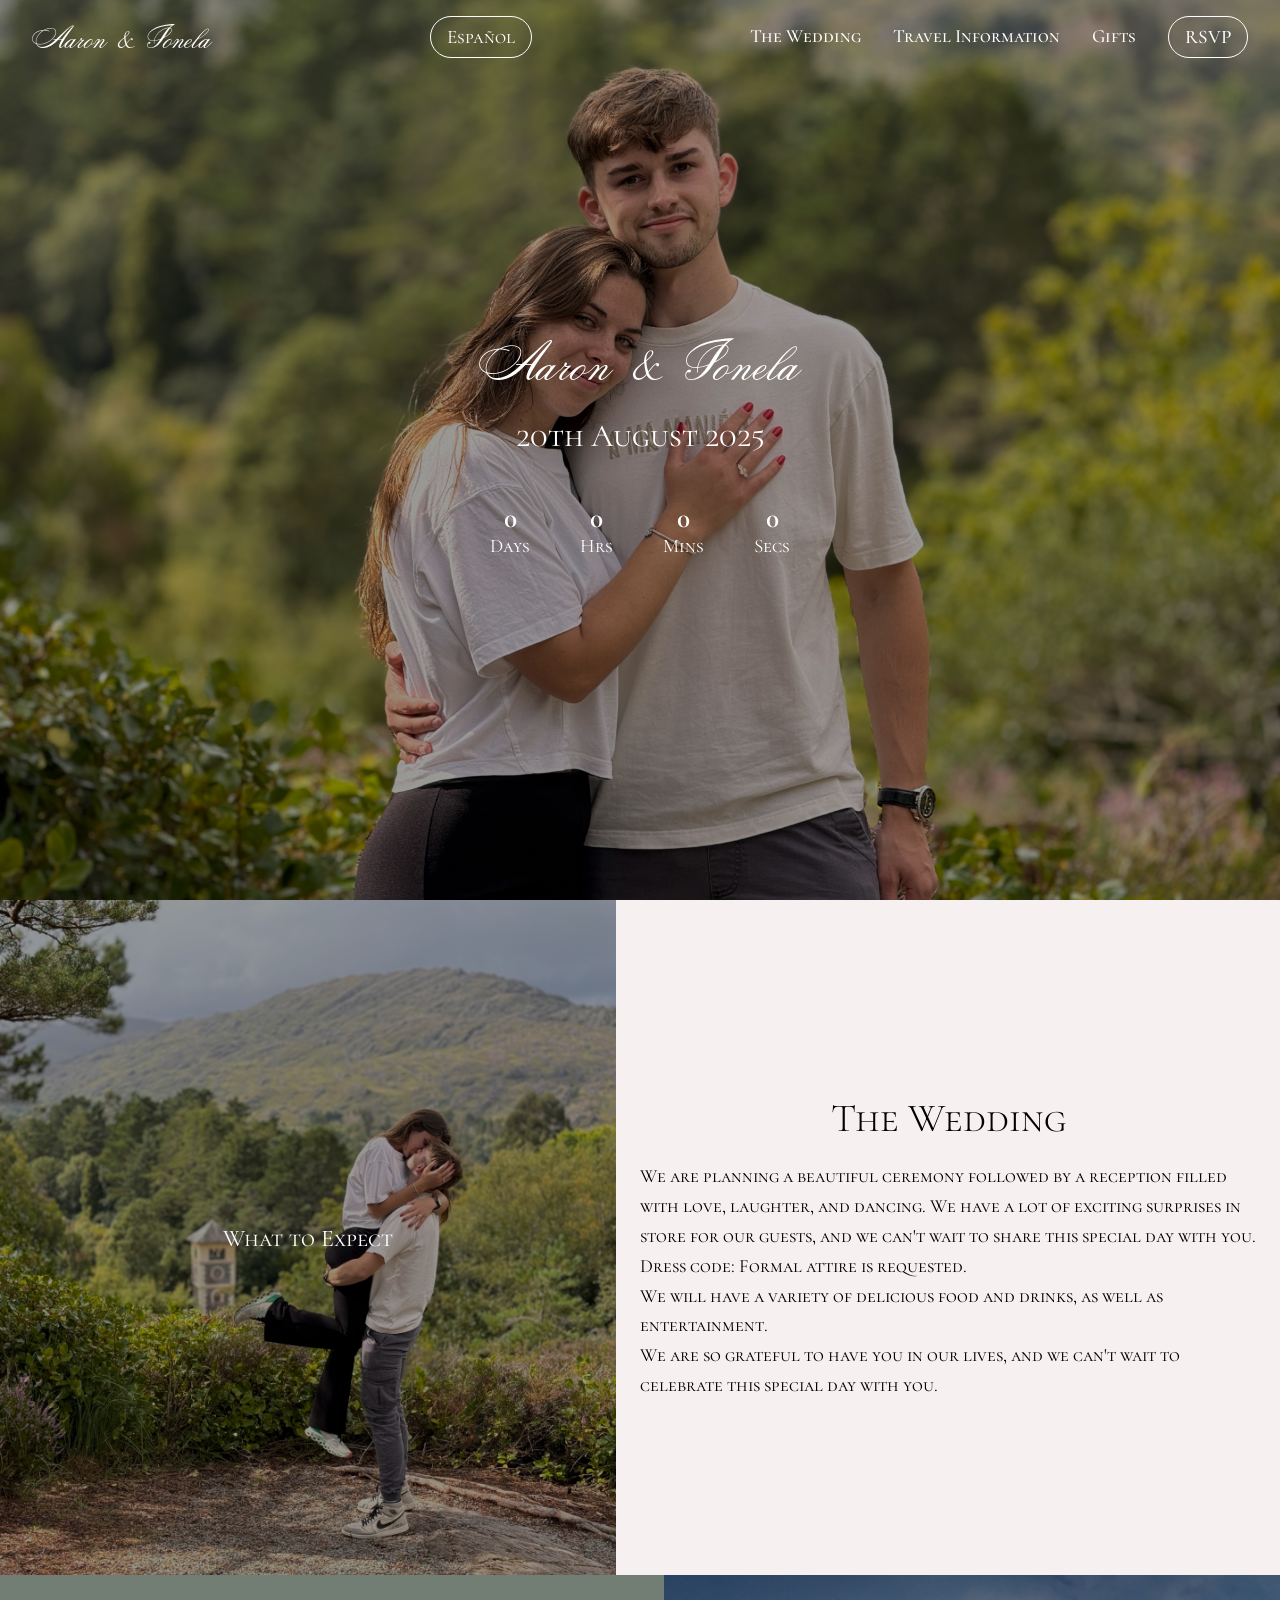
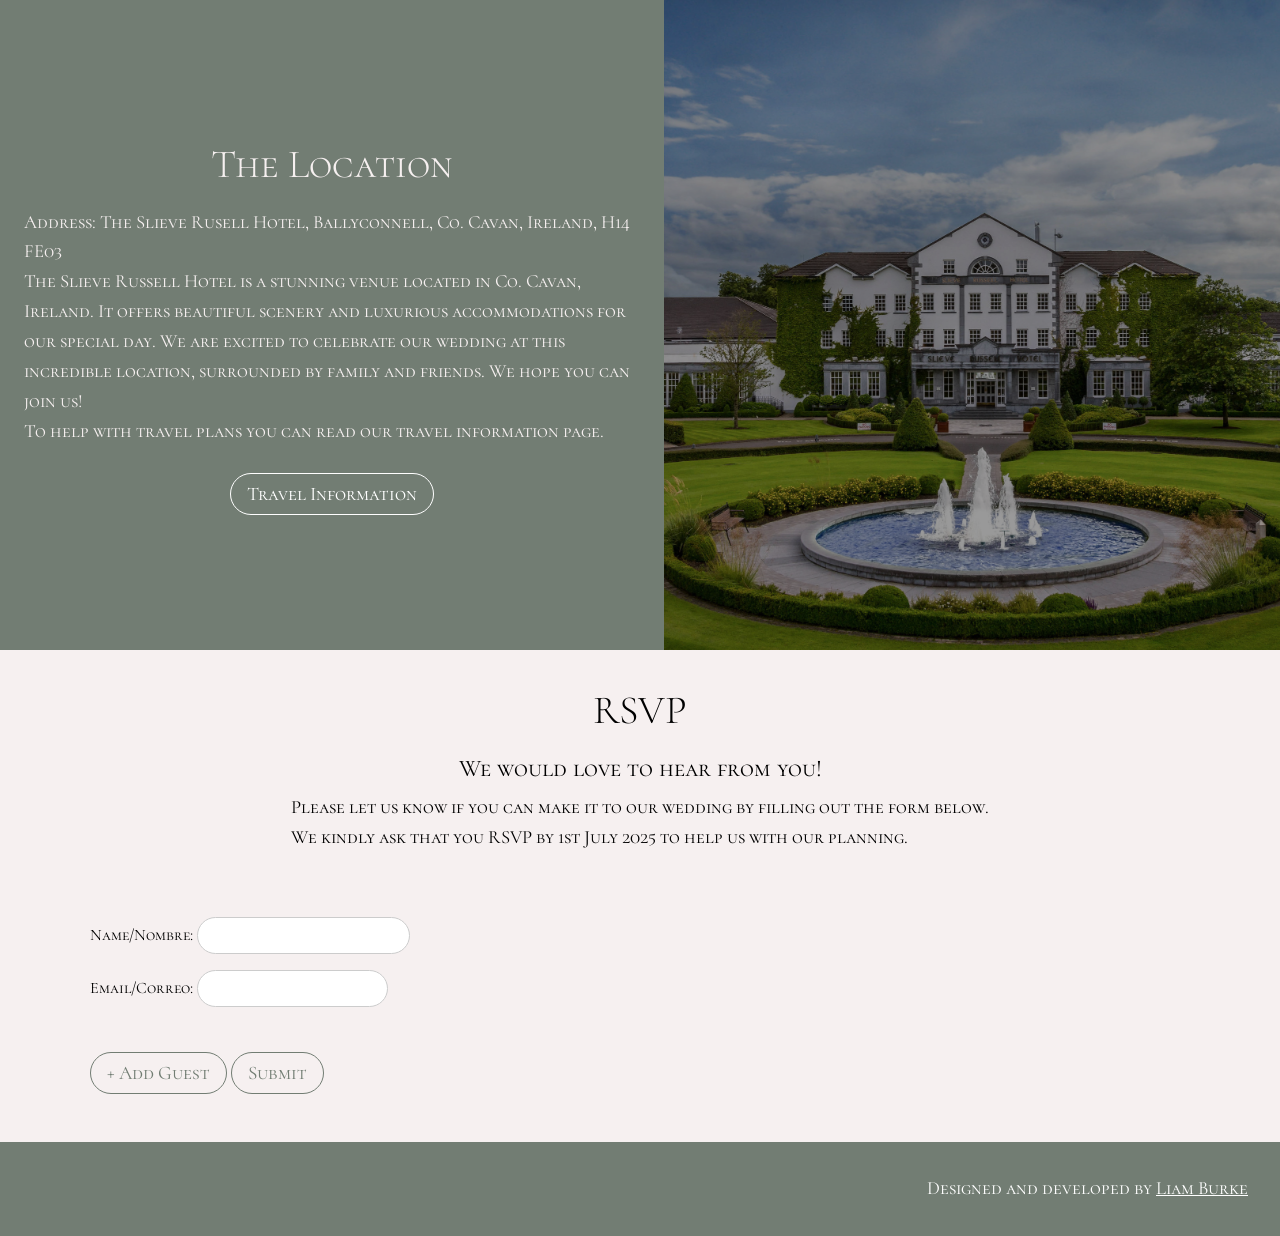
==== commit 23c63004: "Add files via upload" ====
--- a/index.html
+++ b/index.html
@@ -167,27 +167,6 @@
                     <p>Please let us know if you can make it to our wedding by filling out the form below.</p>
                     <p>We kindly ask that you RSVP by 1st July 2025 to help us with our planning.</p>
                 </div>
-                <div class="rsvp form">
-                    <form class="rsvp-form">
-                        <div id="guest-list">
-                          <div class="rsvp-name">
-                            <label for="guest-1">Name:</label>
-                            <input type="text" id="guest-1" name="guest[]" required>
-                          </div>
-                        </div>
-                      
-                        <div class="rsvp-email">
-                          <label for="email">Email:</label>
-                          <input type="email" id="email" name="email" required>
-                        </div>
-
-                        <div class="g-recaptcha" data-sitekey="6LewaigrAAAAACXrVnbTjTTsQIXcpDh46aGv2ocp
-                        "></div>
-
-                        <button type="button" id="add-guest" class="button">+ Add Guest</button>
-                        <input type="submit" value="Submit" class="button">
-                    </form>
-                </div>
             </section>
         </div>
 
@@ -200,29 +179,30 @@
                     <p>Por favor, háznos saber si puedes asistir a nuestra boda llenando el formulario a continuación.</p>
                     <p>Te pedimos amablemente que confirmes tu asistencia antes del 1 de julio de 2025 para ayudarnos con nuestra planificación.</p>
                 </div>
-                <div class="rsvp form">
-                    <form class="rsvp-form">
-                        <div id="guest-list">
-                          <div class="rsvp-name">
-                            <label for="guest-1">Nombre:</label>
-                            <input type="text" id="guest-1" name="guest[]" required>
-                          </div>
-                        </div>
-                      
-                        <div class="rsvp-email">
-                          <label for="email">Correo:</label>
-                          <input type="email" id="email" name="email" required>
-                        </div>
-
-                        <div class="g-recaptcha" data-sitekey="6LewaigrAAAAACXrVnbTjTTsQIXcpDh46aGv2ocp
-                        "></div>
-
-                      
-                        <button type="button" id="add-guest" class="button">+ Add Guest</button>
-                        <input type="submit" value="Submit" class="button">
-                    </form>
-                </div>
-            </section>
+            </section>
+        </div>
+
+        <!-- Independent RSVP Form -->
+        <section class="rsvp form">
+          <div class="rsvp form">
+            <form class="rsvp-form">
+                <div id="guest-list">
+                  <div class="rsvp-name">
+                    <label for="guest-1">Name/Nombre:</label>
+                    <input type="text" id="guest-1" name="guest[]" required>
+                  </div>
+                </div>
+              
+                <div class="rsvp-email">
+                  <label for="email">Email/Correo:</label>
+                  <input type="email" id="email" name="email" required>
+                </div>
+
+                <div class="g-recaptcha" data-sitekey="6LdYdigrAAAAACkW0QQFAc2nGSX4J2Cbm-my6MmV"></div>
+
+                <button type="button" id="add-guest" class="button">+ Add Guest</button>
+                <input type="submit" value="Submit" class="button">
+            </form>
         </div>
     </main>
 
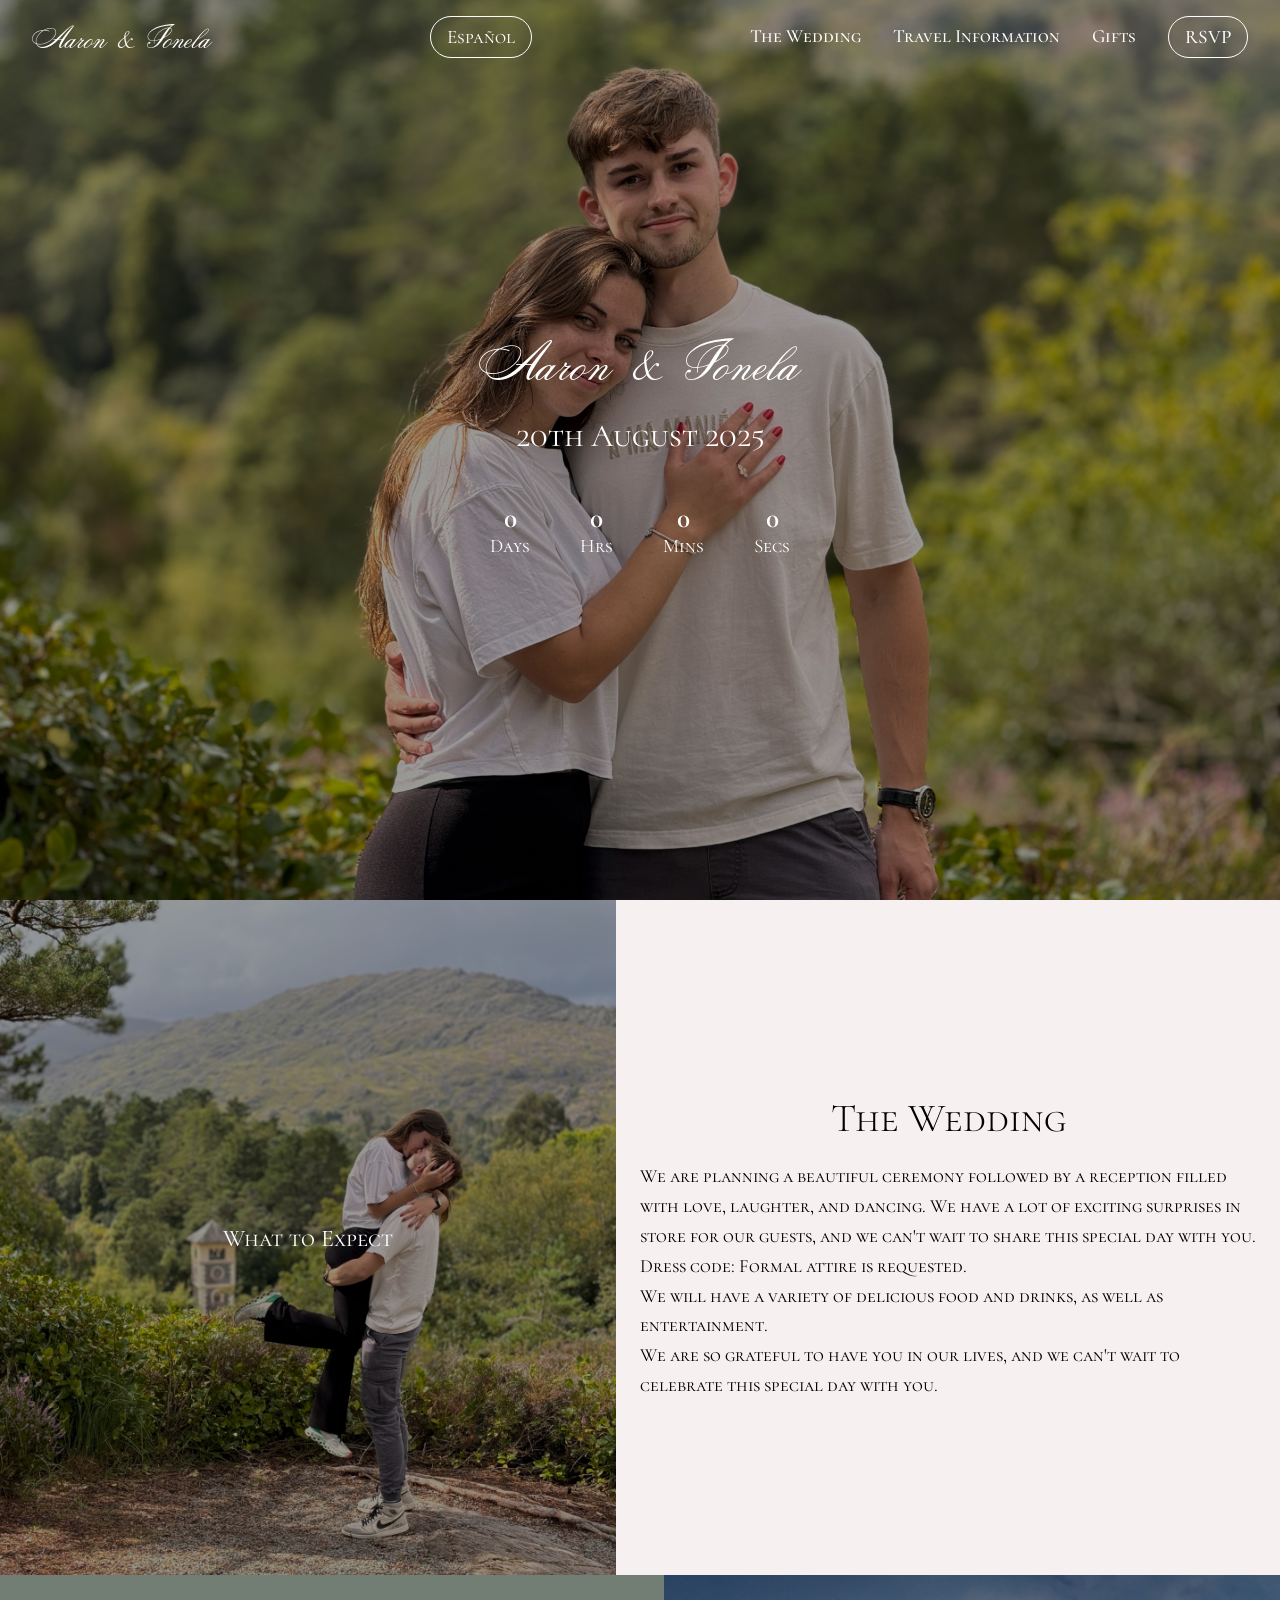
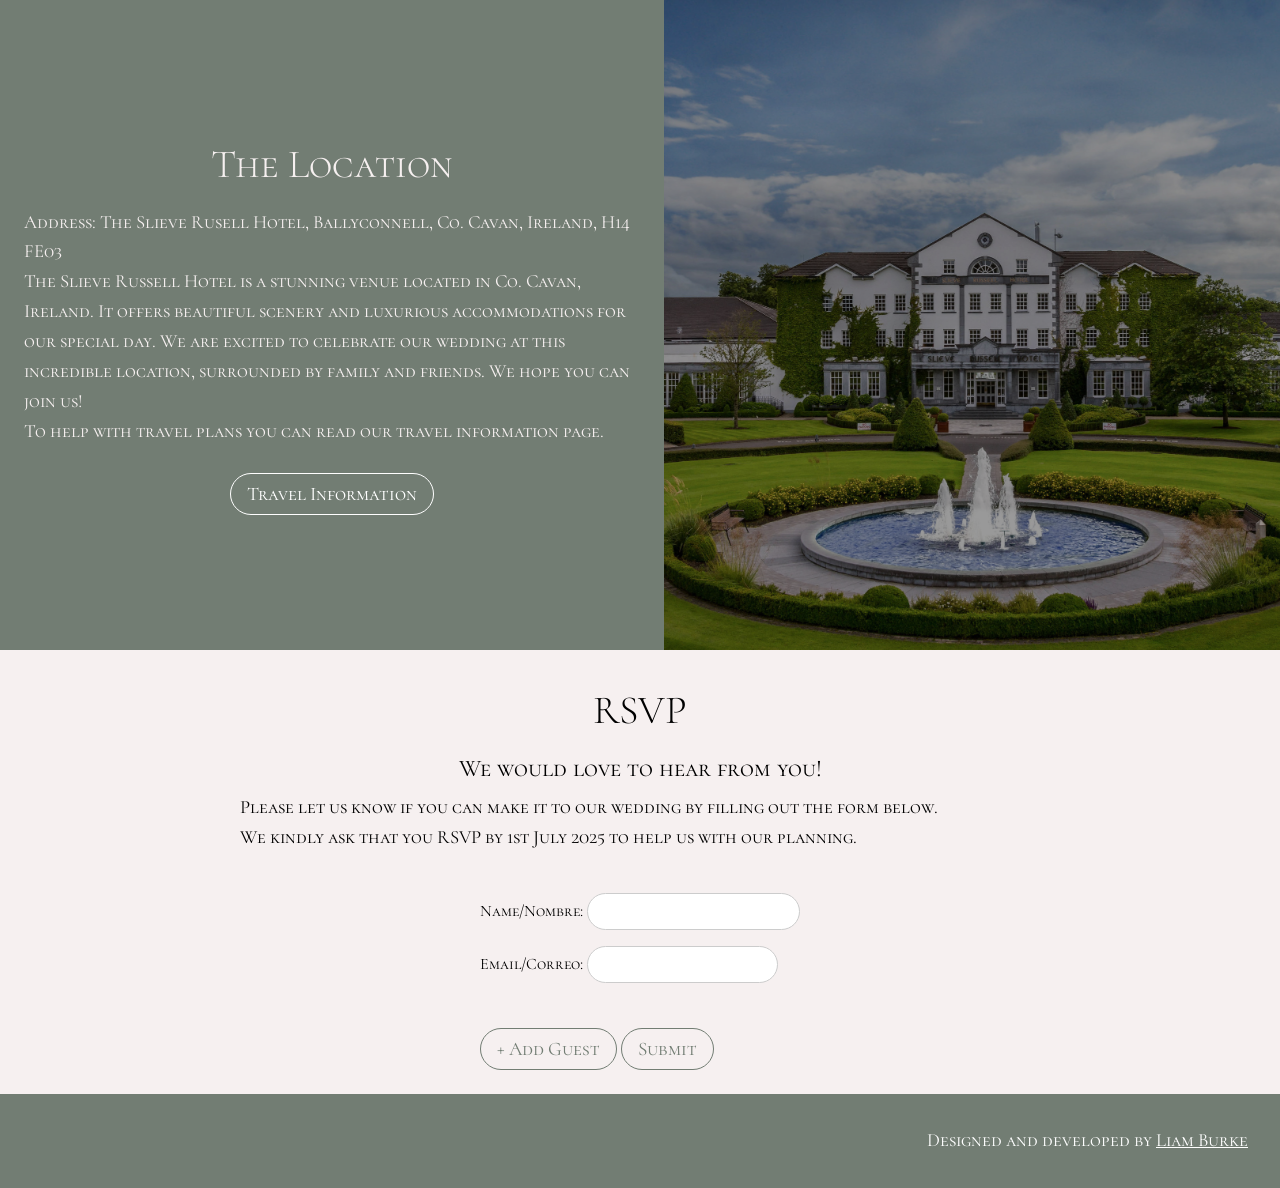
==== commit f6b54b36: "Add files via upload" ====
--- a/index.html
+++ b/index.html
@@ -203,7 +203,8 @@
                 <button type="button" id="add-guest" class="button">+ Add Guest</button>
                 <input type="submit" value="Submit" class="button">
             </form>
-        </div>
+          </div>
+        </section>
     </main>
 
     <footer class="lang lang-en active">
@@ -220,32 +221,30 @@
     <script>
       document.addEventListener('DOMContentLoaded', () => {
         let guestCount = 1;
-      
+    
         document.addEventListener('click', (e) => {
-          const addGuestBtn = document.querySelector('.lang.active #add-guest');
-      
-          if (e.target === addGuestBtn) {
+          const addGuestBtn = document.querySelector('#add-guest');
+    
+          if (addGuestBtn && addGuestBtn.contains(e.target)) {
             guestCount++;
-      
-            // Find the guest list inside the active language
-            const guestList = document.querySelector('.lang.active #guest-list');
-      
+    
+            const guestList = document.querySelector('#guest-list');
+            if (!guestList) return;
+    
             const guestDiv = document.createElement('div');
             guestDiv.classList.add('rsvp-name');
-      
+    
             const label = document.createElement('label');
             label.setAttribute('for', `guest-${guestCount}`);
-            
-            // Change label text depending on language
-            const isSpanish = document.querySelector('.lang-es.active');
-            label.textContent = isSpanish ? `Nombre ${guestCount}:` : `Name ${guestCount}:`;
-      
+            label.textContent = `Guest ${guestCount}:`; // Can customize bilingual if you want
+    
             const input = document.createElement('input');
             input.type = 'text';
             input.id = `guest-${guestCount}`;
             input.name = 'guest[]';
-      
-            // Create remove button
+            input.placeholder = '';
+            input.required = true;
+    
             const removeBtn = document.createElement('button');
             removeBtn.type = 'button';
             removeBtn.textContent = '❌';
@@ -253,7 +252,7 @@
             removeBtn.addEventListener('click', () => {
               guestDiv.remove();
             });
-      
+    
             guestDiv.appendChild(label);
             guestDiv.appendChild(input);
             guestDiv.appendChild(removeBtn);
@@ -261,7 +260,7 @@
           }
         });
       });
-      </script>
+    </script>    
       
       <script src="https://www.google.com/recaptcha/api.js" async defer></script>
 
--- a/style.css
+++ b/style.css
@@ -588,25 +588,23 @@
 
 
 /* RSVP CONTENT */
-
-.rsvp .head {
-  flex-direction: column;
-}
-
-.form {
-    width: 100%;
-    max-width: 500px;
-    order: 2;
-    display: flex;
-    flex-direction: row;
+.rsvp .form {
+    display: flex;
     justify-content: center;
     align-items: center;
     padding: 1.5rem;
   }
 
+  .rsvp-form {
+    align-items:center;
+    justify-content: center;
+  }
+
   .rsvp-name {
     position: relative;
     margin-bottom: 1rem;
+    align-items: center;
+    justify-content: center;
   }
 
   .rsvp-name input {
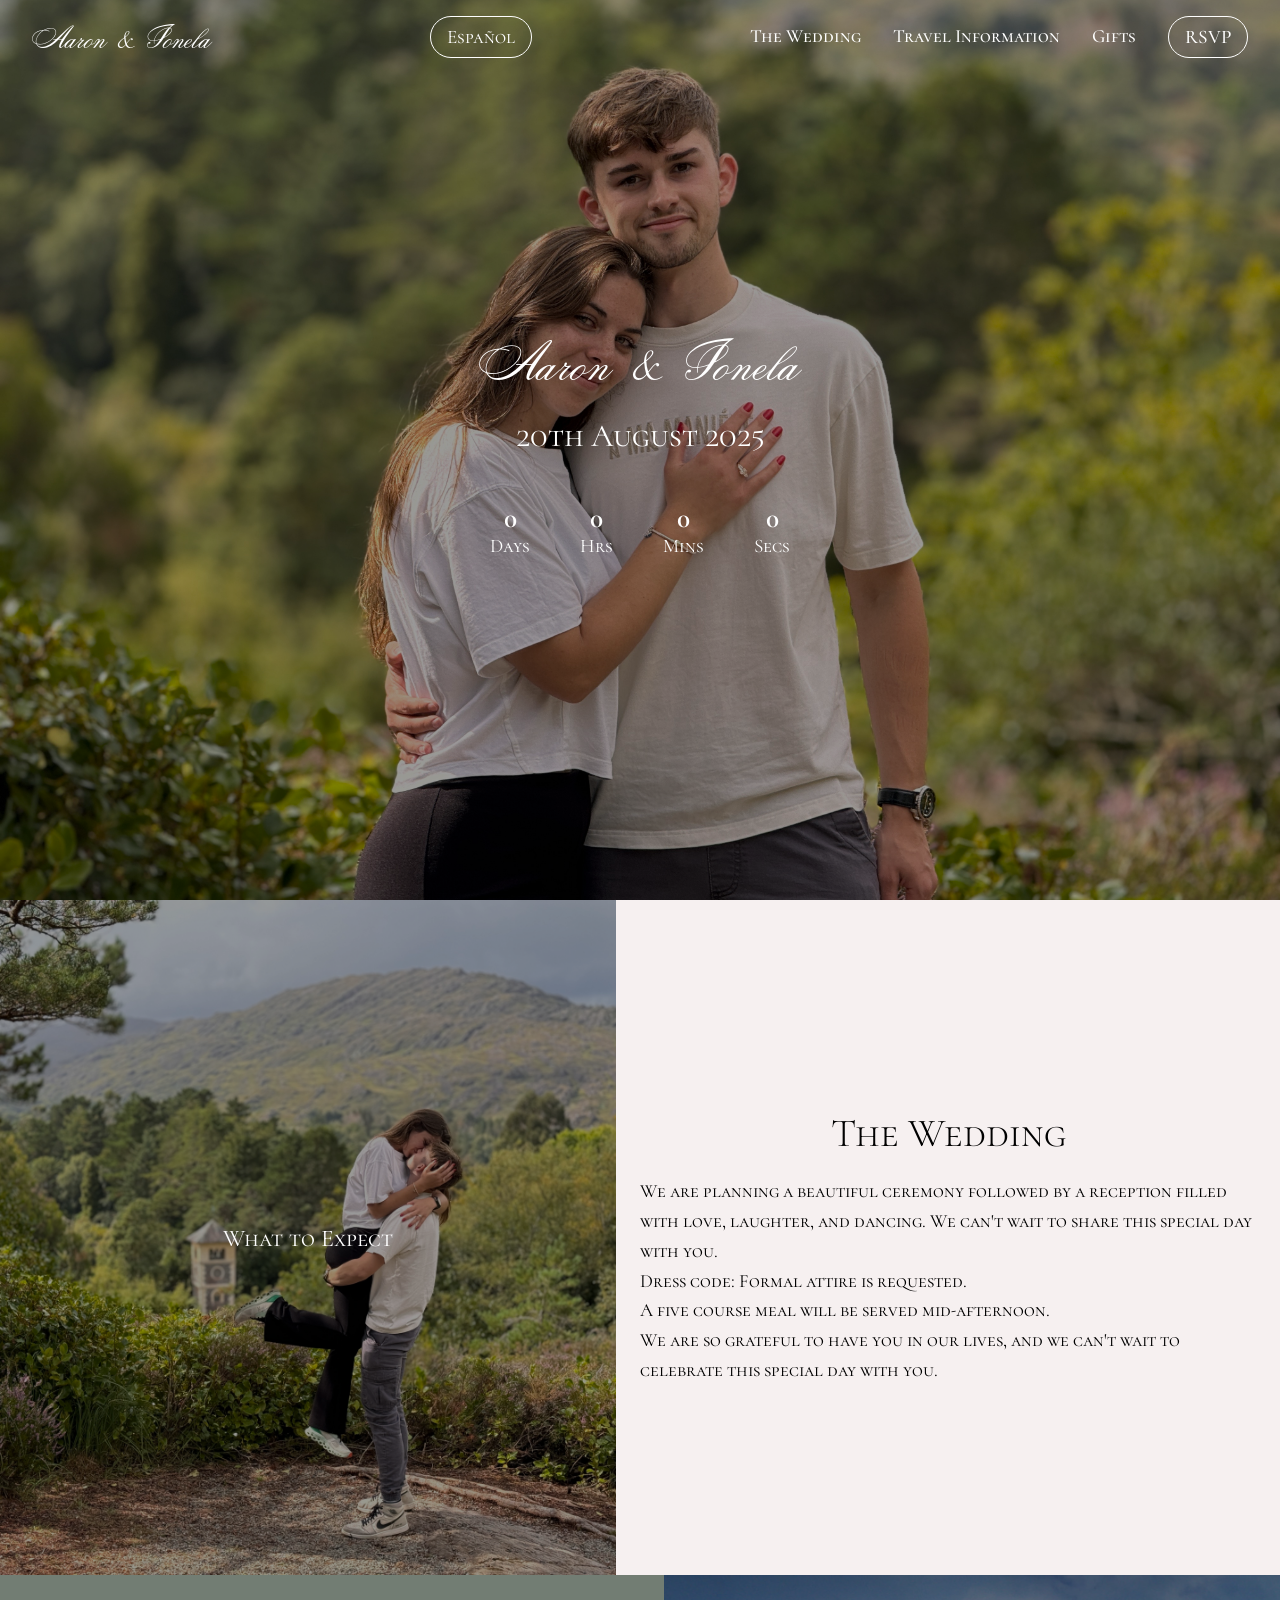
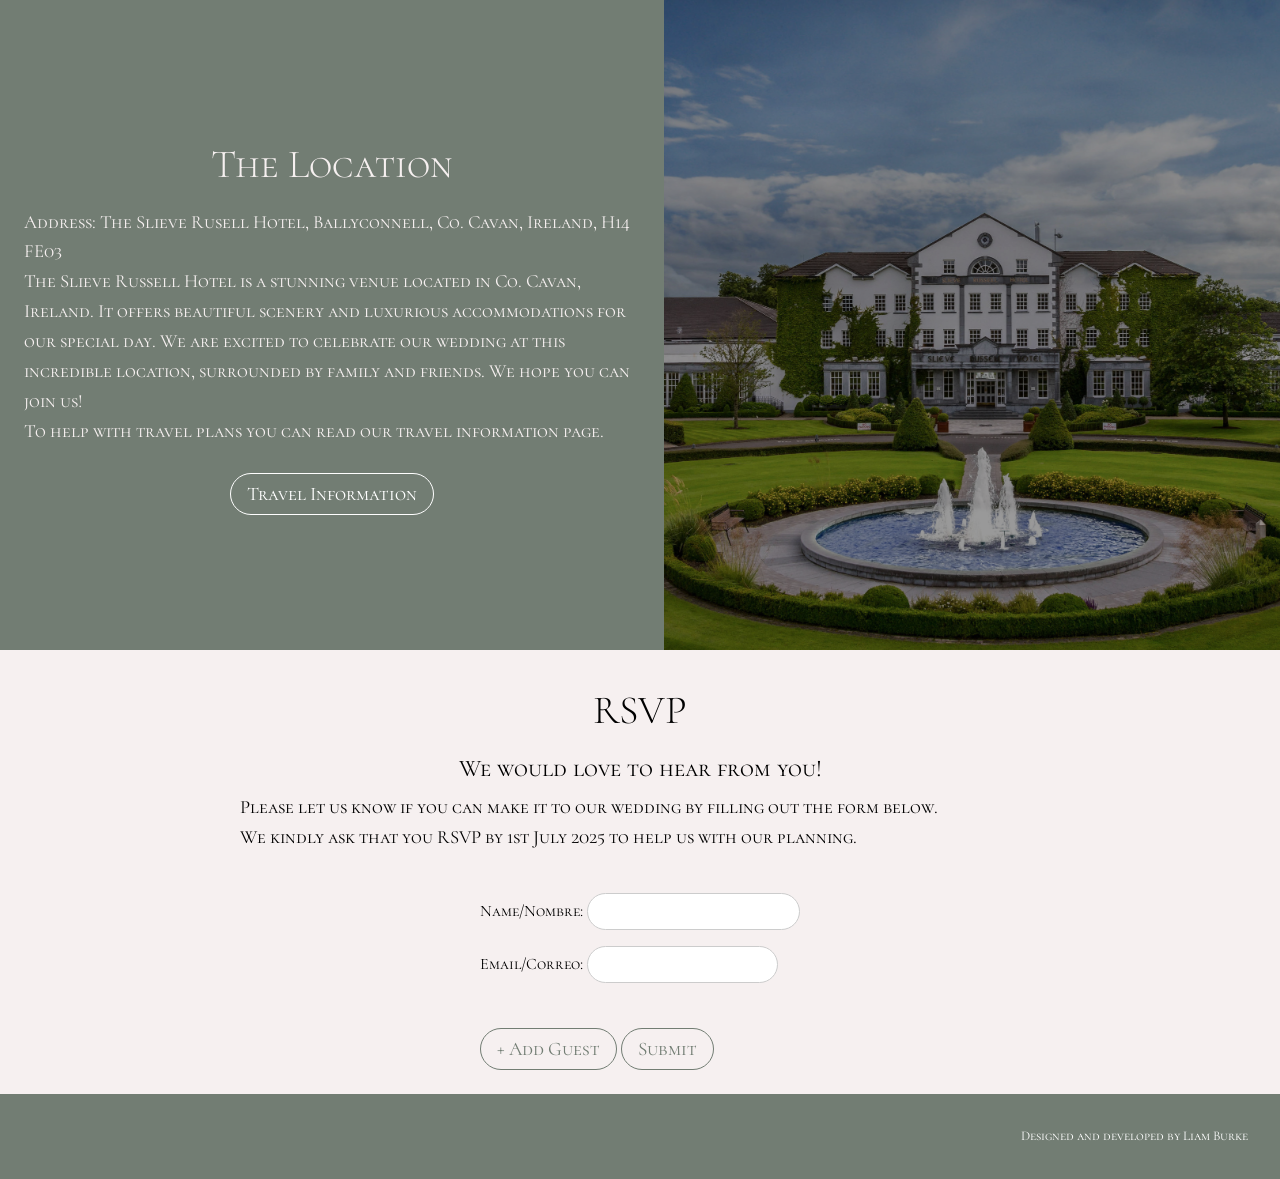
==== commit fd2c590e: "Add files via upload" ====
--- a/index.html
+++ b/index.html
@@ -87,9 +87,9 @@
                 <div class="wedding content right">
                     <h2>The Wedding</h2>
                     <p>We are planning a beautiful ceremony followed by a reception filled with love, laughter, and dancing.
-                    We have a lot of exciting surprises in store for our guests, and we can't wait to share this special day with you.</p>
+                    We can't wait to share this special day with you.</p>
                     <p>Dress code: Formal attire is requested.</p>
-                    <p>We will have a variety of delicious food and drinks, as well as entertainment.</p>
+                    <p>A five course meal will be served mid-afternoon.</p>
                     <p>We are so grateful to have you in our lives, and we can't wait to celebrate this special day with you.</p>
                 </div>
             </section>
@@ -108,7 +108,7 @@
                     <p>Estamos planeando una hermosa ceremonia seguida de una recepción llena de amor, risas y baile.
                     Tenemos muchas sorpresas emocionantes preparadas para nuestros invitados, y no podemos esperar para compartir este día especial con vosotros.</p>
                     <p>Código de vestimenta: Se solicita vestimenta formal.</p>
-                    <p>Tendremos una variedad de comida y bebidas deliciosas, así como entretenimiento.</p>
+                    <p>Habrá una comida de cinco platos.</p>
                     <p>Estamos muy agradecidos de tenerlos en nuestras vidas y no podemos esperar para celebrar este día especial con vosotros.</p>
                 </div>
             </section>
@@ -208,11 +208,11 @@
     </main>
 
     <footer class="lang lang-en active">
-        <p>Designed and developed by <a href="mailto:liamburkeblue@gmail.com">Liam Burke</a></p>
+        <p>Designed and developed by Liam Burke</p>
     </footer>
 
     <footer class="lang lang-es">
-      <p>Diseñado y desarrollado por <a href="mailto:liamburkeblue@gmail.com">Liam Burke</a></p>
+      <p>Diseñado y desarrollado por Liam Burke</p>
   </footer>
     
     <script src="assets/js/main.js" defer></script>
--- a/style.css
+++ b/style.css
@@ -738,6 +738,7 @@
     margin-left: auto;
     margin-right: 0;
     width: fit-content;
+    font-size: 10pt;
   }
 
   footer p a {
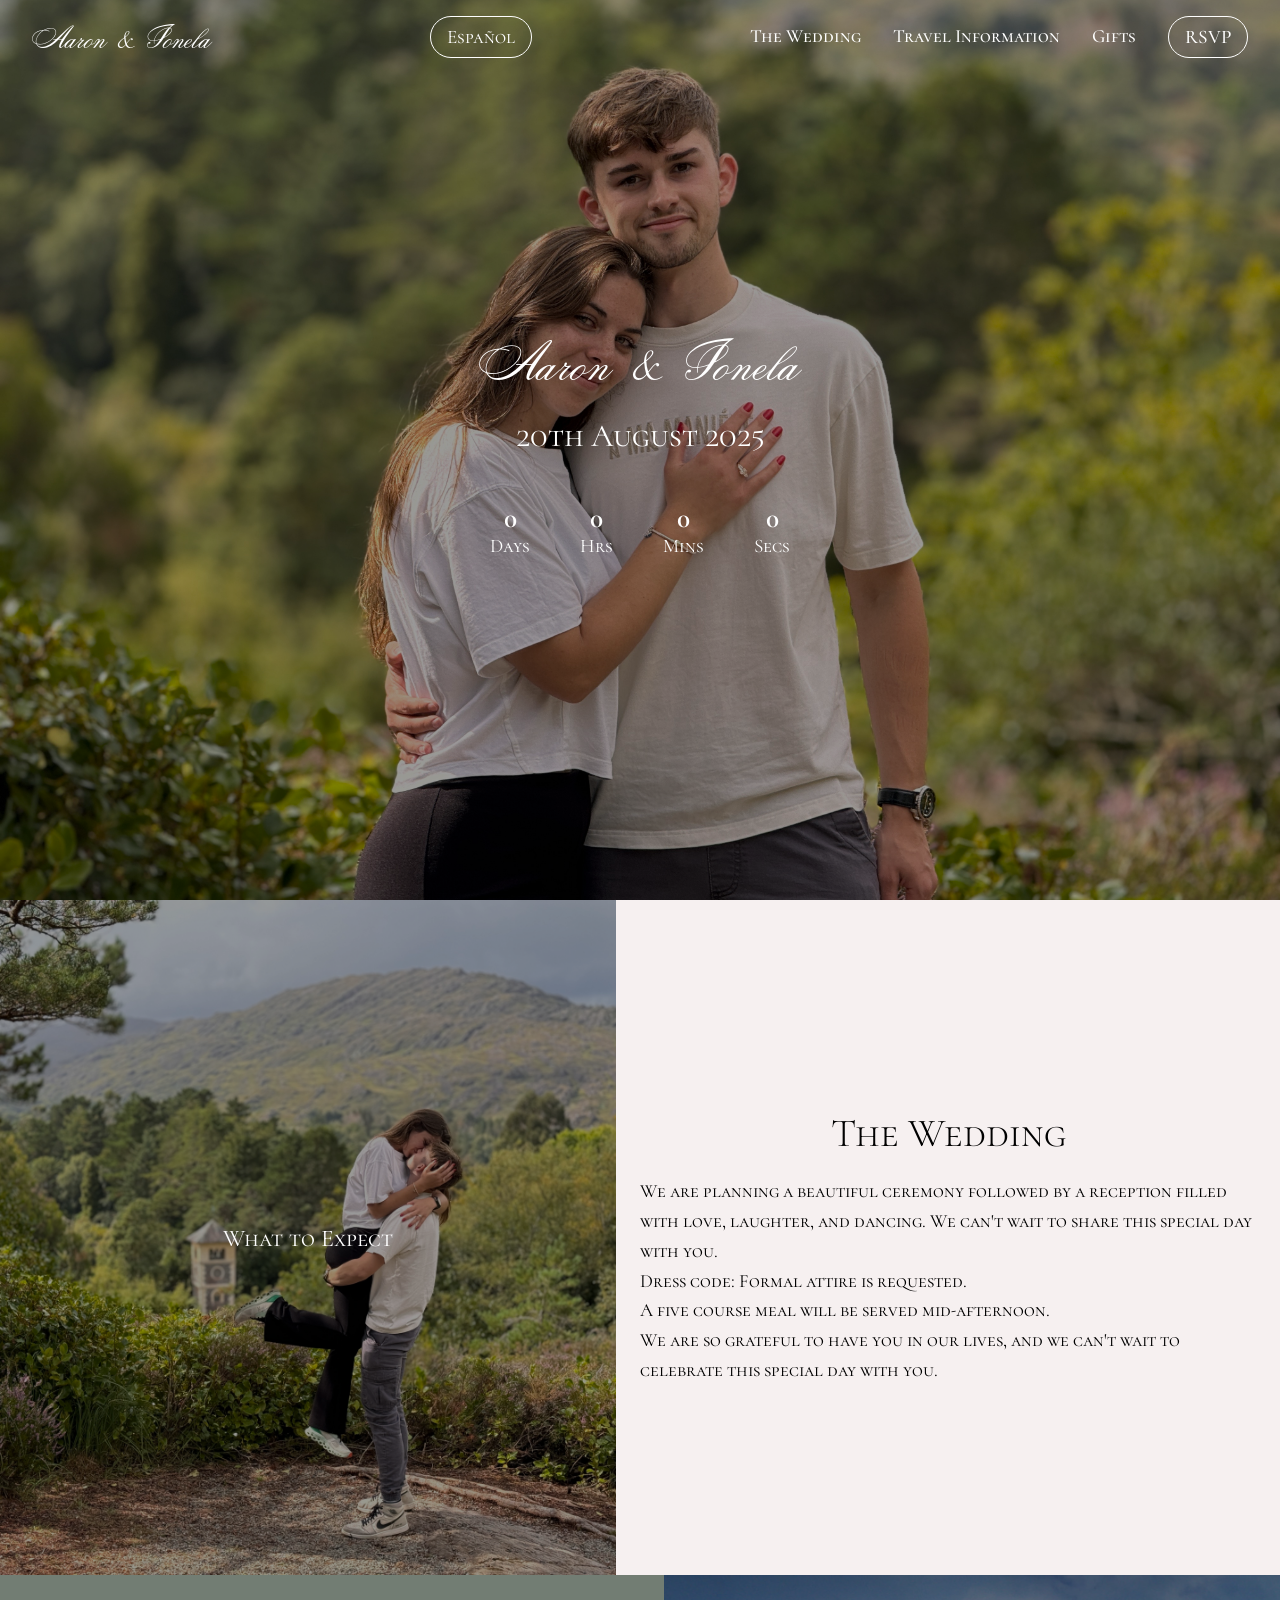
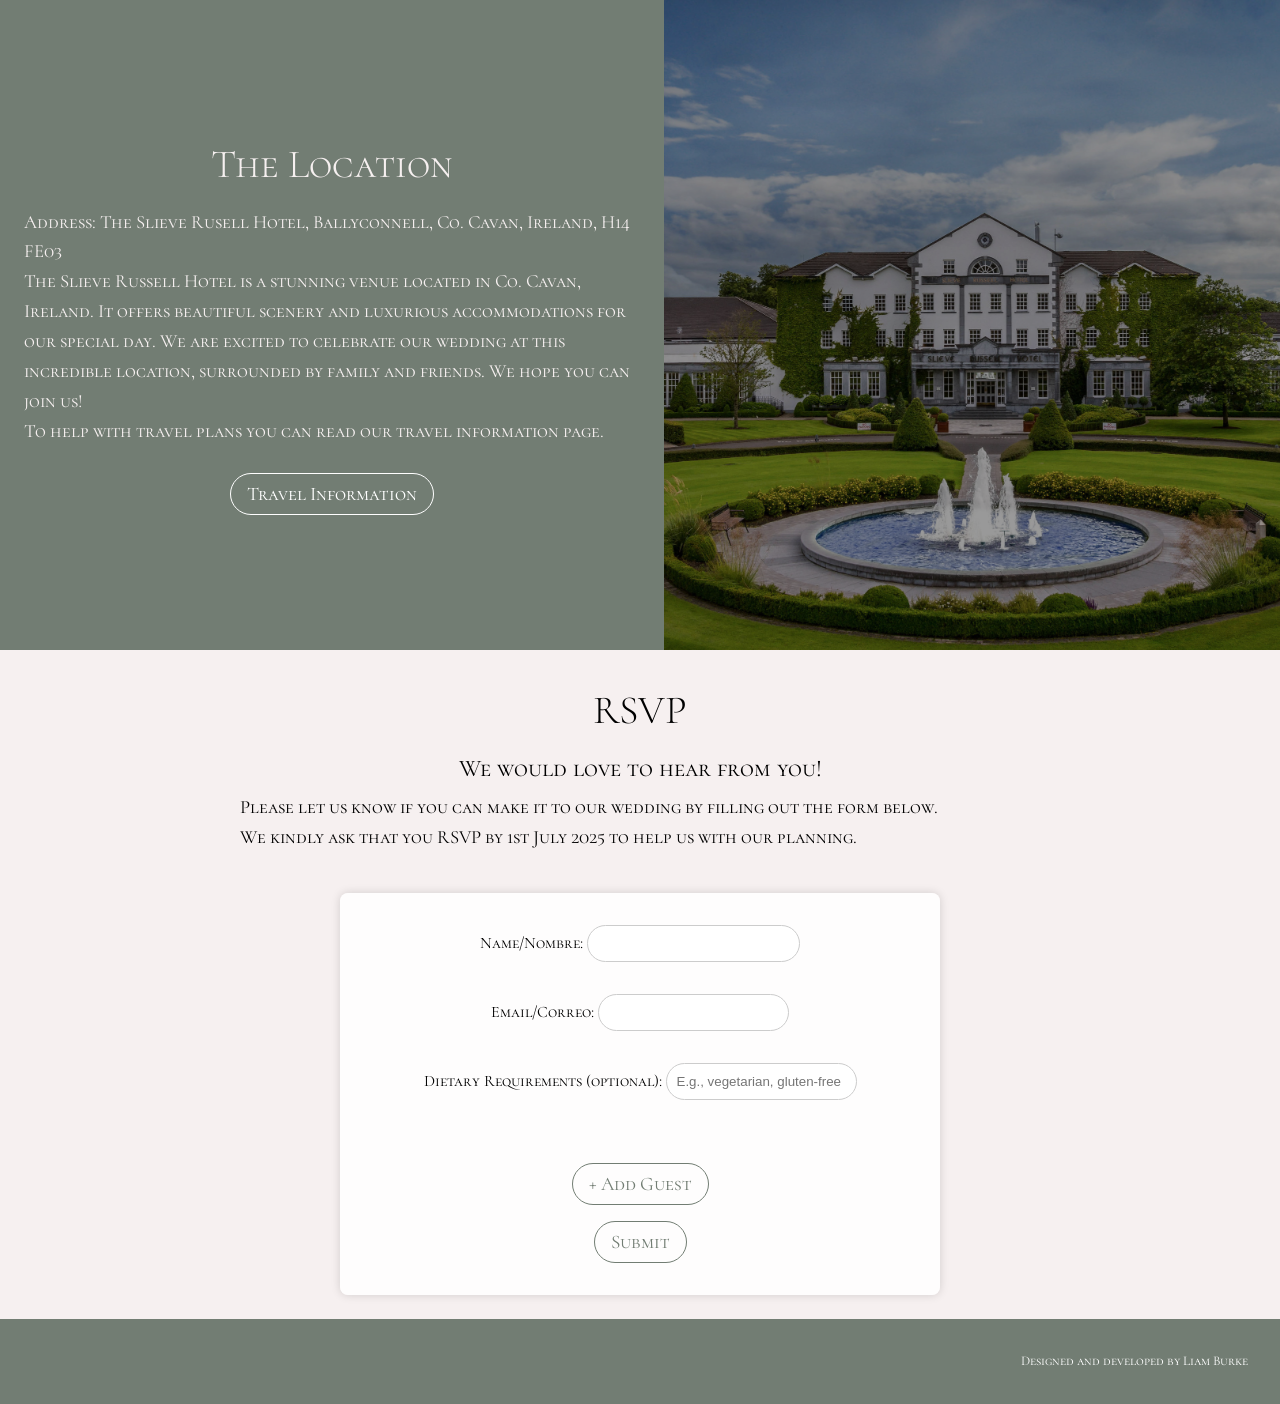
==== commit 1be16837: "Test for dietary requirements on form" ====
--- a/index.html
+++ b/index.html
@@ -198,6 +198,11 @@
                   <input type="email" id="email" name="email" required>
                 </div>
 
+                <div class="rsvp-dietary">
+                  <label for="dietary">Dietary Requirements (optional):</label>
+                  <input type="text" id="dietary" name="dietary" placeholder="E.g., vegetarian, gluten-free">
+                </div>                
+
                 <div class="g-recaptcha" data-sitekey="6LdYdigrAAAAACkW0QQFAc2nGSX4J2Cbm-my6MmV"></div>
 
                 <button type="button" id="add-guest" class="button">+ Add Guest</button>
@@ -236,7 +241,7 @@
     
             const label = document.createElement('label');
             label.setAttribute('for', `guest-${guestCount}`);
-            label.textContent = `Guest ${guestCount}:`; // Can customize bilingual if you want
+            label.textContent = `Guest ${guestCount}: `; // Can customize bilingual if you want
     
             const input = document.createElement('input');
             input.type = 'text';
--- a/style.css
+++ b/style.css
@@ -588,8 +588,9 @@
 
 
 /* RSVP CONTENT */
-.rsvp .form {
-    display: flex;
+div.rsvp.form {
+    display: flex;
+    flex-direction: column;
     justify-content: center;
     align-items: center;
     padding: 1.5rem;
@@ -598,6 +599,16 @@
   .rsvp-form {
     align-items:center;
     justify-content: center;
+    display: flex;
+    flex-direction: column;
+    gap: 1rem;
+    width: 100%;
+    max-width: 600px;
+    margin: 0 auto;
+    padding: 2rem;
+    background-color: rgba(255, 255, 255, 0.9);
+    border-radius: 8px;
+    box-shadow: 0 0 10px rgba(0, 0, 0, 0.15);
   }
 
   .rsvp-name {
@@ -639,7 +650,6 @@
   }
 
   form > .button {
-    margin-top: 30px;
     color: #727D73;
     border: 1px solid #727D73;
   }
@@ -649,6 +659,11 @@
     color: #fff;
     transition: all 0.3s ease-in-out;
     border: 1px solid #fff;
+  }
+
+  .rsvp-dietary {
+    margin-bottom: 1rem;
+    margin-top: 1rem;
   }
 
   .remove-guest-btn {
